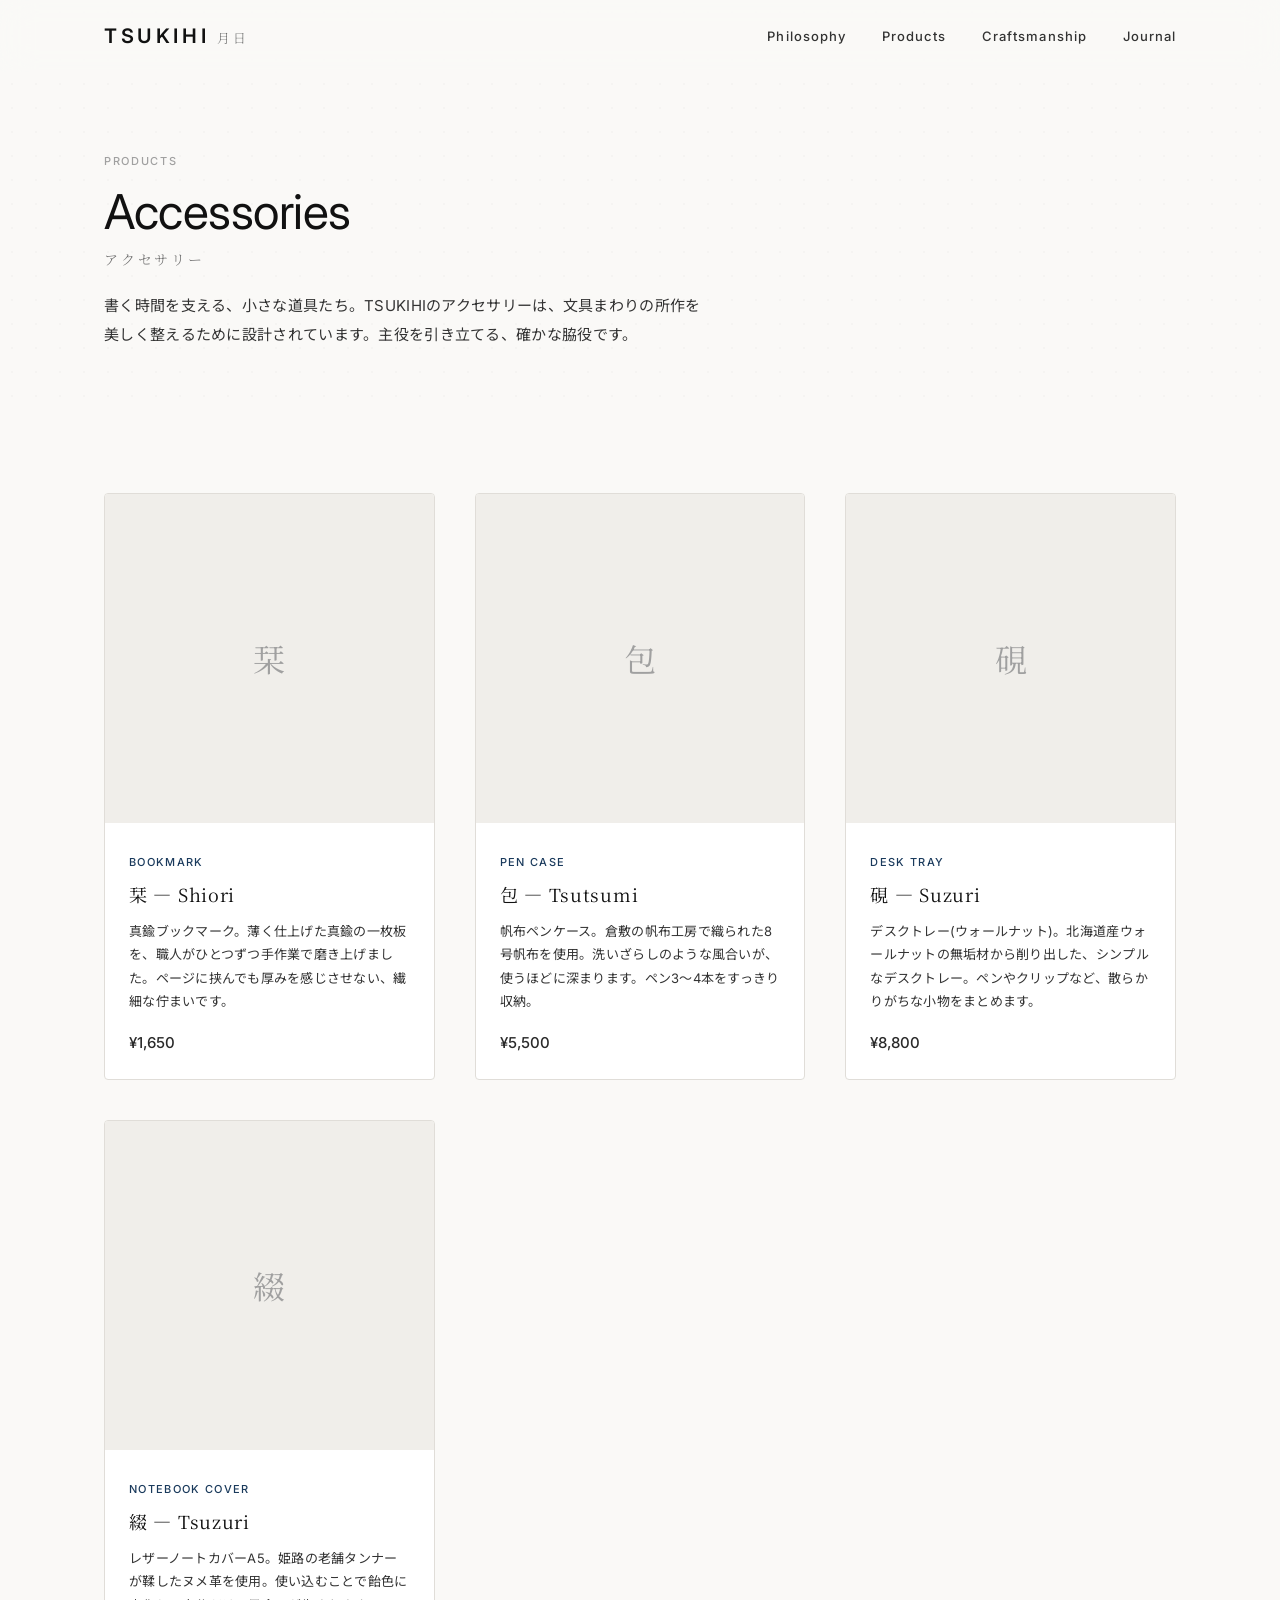
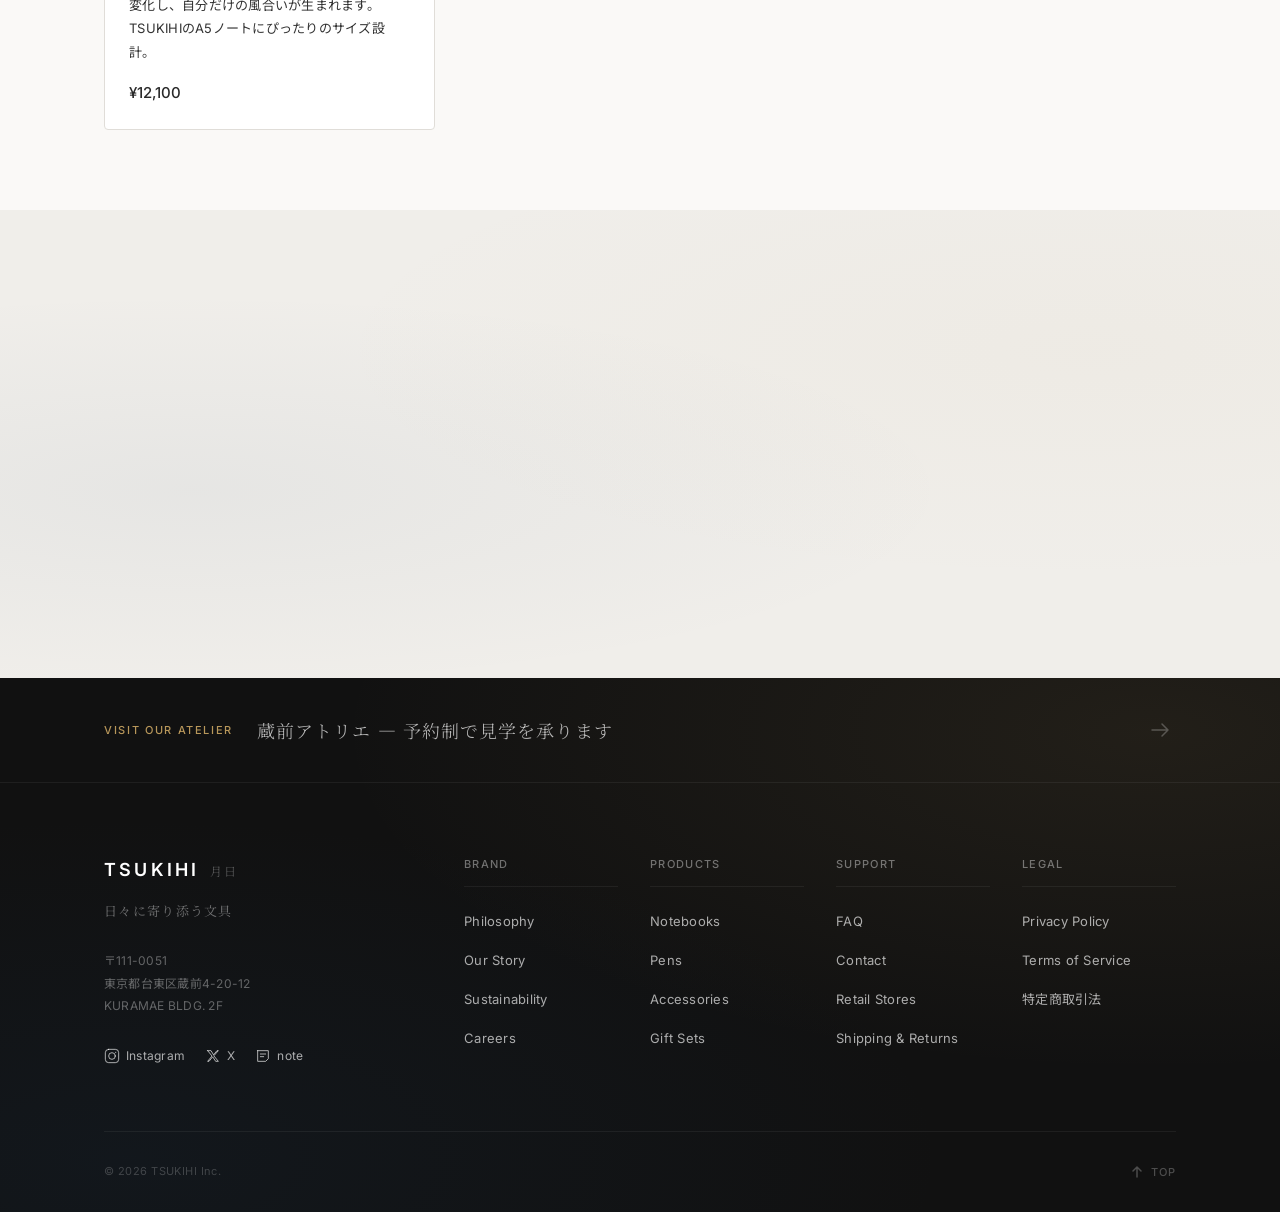
==== accessories.html @ 1254d38a "Initial commit: TSUKIHI LP site Co-Authored-By: Claude Opus 4.6 (1M context) <noreply@anthropic.com>" ====
<!DOCTYPE html>
<html lang="ja">
<head>
  <meta charset="UTF-8">
  <meta name="viewport" content="width=device-width, initial-scale=1.0">
  <title>Accessories — TSUKIHI 月日</title>
  <link rel="preconnect" href="https://fonts.googleapis.com">
  <link rel="preconnect" href="https://fonts.gstatic.com" crossorigin>
  <link href="https://fonts.googleapis.com/css2?family=Inter:wght@300;400;500;600&family=Noto+Sans+JP:wght@300;400;500;600&family=Noto+Serif+JP:wght@300;400;500&display=swap" rel="stylesheet">
  <link rel="icon" type="image/svg+xml" href="favicon.svg">
  <link rel="stylesheet" href="style.css">
</head>
<body>
  <header class="header" id="header">
    <div class="header__inner">
      <a href="index.html" class="header__logo">
        <span class="logo-mark">TSUKIHI</span>
        <span class="logo-sub">月日</span>
      </a>
      <nav class="header__nav" id="nav">
        <ul class="header__nav-list">
          <li><a href="index.html#philosophy">Philosophy</a></li>
          <li><a href="index.html#products">Products</a></li>
          <li><a href="index.html#craftsmanship">Craftsmanship</a></li>
          <li><a href="index.html#journal">Journal</a></li>
        </ul>
      </nav>
      <button class="header__menu-btn" id="menuBtn" aria-label="メニューを開く">
        <span></span>
        <span></span>
      </button>
    </div>
  </header>

  <main>
    <section class="page-hero">
      <div class="container">
        <p class="page-hero__eyebrow">Products</p>
        <h1 class="page-hero__title">Accessories</h1>
        <p class="page-hero__title-jp">アクセサリー</p>
        <p class="page-hero__desc">書く時間を支える、小さな道具たち。TSUKIHIのアクセサリーは、文具まわりの所作を美しく整えるために設計されています。主役を引き立てる、確かな脇役です。</p>
      </div>
    </section>

    <section class="page-section">
      <div class="container">
        <div class="product-grid">
          <div class="product-grid-card reveal">
            <div class="product-grid-card__image">栞</div>
            <div class="product-grid-card__body">
              <p class="product-grid-card__category">Bookmark</p>
              <h3 class="product-grid-card__name">栞 — Shiori</h3>
              <p class="product-grid-card__desc">真鍮ブックマーク。薄く仕上げた真鍮の一枚板を、職人がひとつずつ手作業で磨き上げました。ページに挟んでも厚みを感じさせない、繊細な佇まいです。</p>
              <p class="product-grid-card__price">&yen;1,650</p>
            </div>
          </div>

          <div class="product-grid-card reveal">
            <div class="product-grid-card__image">包</div>
            <div class="product-grid-card__body">
              <p class="product-grid-card__category">Pen Case</p>
              <h3 class="product-grid-card__name">包 — Tsutsumi</h3>
              <p class="product-grid-card__desc">帆布ペンケース。倉敷の帆布工房で織られた8号帆布を使用。洗いざらしのような風合いが、使うほどに深まります。ペン3〜4本をすっきり収納。</p>
              <p class="product-grid-card__price">&yen;5,500</p>
            </div>
          </div>

          <div class="product-grid-card reveal">
            <div class="product-grid-card__image">硯</div>
            <div class="product-grid-card__body">
              <p class="product-grid-card__category">Desk Tray</p>
              <h3 class="product-grid-card__name">硯 — Suzuri</h3>
              <p class="product-grid-card__desc">デスクトレー(ウォールナット)。北海道産ウォールナットの無垢材から削り出した、シンプルなデスクトレー。ペンやクリップなど、散らかりがちな小物をまとめます。</p>
              <p class="product-grid-card__price">&yen;8,800</p>
            </div>
          </div>

          <div class="product-grid-card reveal">
            <div class="product-grid-card__image">綴</div>
            <div class="product-grid-card__body">
              <p class="product-grid-card__category">Notebook Cover</p>
              <h3 class="product-grid-card__name">綴 — Tsuzuri</h3>
              <p class="product-grid-card__desc">レザーノートカバーA5。姫路の老舗タンナーが鞣したヌメ革を使用。使い込むことで飴色に変化し、自分だけの風合いが生まれます。TSUKIHIのA5ノートにぴったりのサイズ設計。</p>
              <p class="product-grid-card__price">&yen;12,100</p>
            </div>
          </div>
        </div>
      </div>
    </section>

    <section class="page-section page-section--alt">
      <div class="container">
        <h2 class="page-section__heading reveal">Materials &amp; Making</h2>
        <div class="page-text reveal">
          <p>TSUKIHIのアクセサリーに使われる素材は、すべて産地と作り手の顔が見えるものだけを選んでいます。真鍮は富山の鋳物工房から、帆布は倉敷の織元から、革は姫路のタンナーから。それぞれの土地で培われた技術と素材への誠実さが、製品の品質を支えています。</p>
          <p>経年変化を「劣化」ではなく「成長」と捉えること。それがTSUKIHIの素材選びの基本姿勢です。真鍮は酸化により深い色味を帯び、帆布は洗いをかけるたびにやわらかくなり、革は手の脂を吸って艶を増していく。使い手とともに時を重ねる道具であることを、素材の段階から設計しています。</p>
          <p>仕上げの工程では、機械では再現できない手仕事の痕跡を大切にしています。真鍮のヘアライン仕上げ、帆布の端始末、革のコバ磨き——こうした細部にこそ、道具としての品格が宿ると考えています。</p>
        </div>
      </div>
    </section>
  </main>

  <footer class="footer">
    <div class="footer__cta">
      <div class="container">
        <a href="contact.html" class="footer__cta-inner">
          <span class="footer__cta-label">Visit Our Atelier</span>
          <span class="footer__cta-title">蔵前アトリエ — 予約制で見学を承ります</span>
          <svg class="footer__cta-arrow" width="32" height="32" viewBox="0 0 32 32" fill="none" aria-hidden="true">
            <path d="M8 16h16M18 10l6 6-6 6" stroke="currentColor" stroke-width="1.5" stroke-linecap="round" stroke-linejoin="round"/>
          </svg>
        </a>
      </div>
    </div>
    <div class="container">
      <div class="footer__main">
        <div class="footer__brand">
          <div class="footer__brand-head">
            <span class="footer__logo">TSUKIHI</span>
            <span class="footer__logo-jp">月日</span>
          </div>
          <p class="footer__tagline">日々に寄り添う文具</p>
          <address class="footer__address">
            〒111-0051<br>
            東京都台東区蔵前4-20-12<br>
            KURAMAE BLDG. 2F
          </address>
          <div class="footer__social">
            <a href="#" class="footer__social-link">
              <svg width="16" height="16" viewBox="0 0 24 24" fill="none" stroke="currentColor" stroke-width="1.5" stroke-linecap="round" stroke-linejoin="round" aria-hidden="true">
                <rect x="2" y="2" width="20" height="20" rx="5"/>
                <circle cx="12" cy="12" r="5"/>
                <circle cx="17.5" cy="6.5" r="1" fill="currentColor" stroke="none"/>
              </svg>
              <span>Instagram</span>
            </a>
            <a href="#" class="footer__social-link">
              <svg width="16" height="16" viewBox="0 0 24 24" fill="none" stroke="currentColor" stroke-width="1.5" stroke-linecap="round" stroke-linejoin="round" aria-hidden="true">
                <path d="M4 4l6.5 8L4 20h2l5.5-6.8L16 20h4l-6.8-8.3L20 4h-2l-5.2 6.3L9 4H4z"/>
              </svg>
              <span>X</span>
            </a>
            <a href="#" class="footer__social-link">
              <svg width="16" height="16" viewBox="0 0 24 24" fill="none" stroke="currentColor" stroke-width="1.5" stroke-linecap="round" stroke-linejoin="round" aria-hidden="true">
                <path d="M4 4h16v12l-4 4H4V4z"/>
                <path d="M8 9h8M8 13h5"/>
              </svg>
              <span>note</span>
            </a>
          </div>
        </div>
        <nav class="footer__nav">
          <div class="footer__nav-group">
            <h4 class="footer__nav-heading">Brand</h4>
            <ul>
              <li><a href="index.html#philosophy">Philosophy</a></li>
              <li><a href="our-story.html">Our Story</a></li>
              <li><a href="sustainability.html">Sustainability</a></li>
              <li><a href="careers.html">Careers</a></li>
            </ul>
          </div>
          <div class="footer__nav-group">
            <h4 class="footer__nav-heading">Products</h4>
            <ul>
              <li><a href="index.html#products">Notebooks</a></li>
              <li><a href="pens.html">Pens</a></li>
              <li><a href="accessories.html">Accessories</a></li>
              <li><a href="gift-sets.html">Gift Sets</a></li>
            </ul>
          </div>
          <div class="footer__nav-group">
            <h4 class="footer__nav-heading">Support</h4>
            <ul>
              <li><a href="faq.html">FAQ</a></li>
              <li><a href="contact.html">Contact</a></li>
              <li><a href="retail-stores.html">Retail Stores</a></li>
              <li><a href="shipping.html">Shipping &amp; Returns</a></li>
            </ul>
          </div>
          <div class="footer__nav-group">
            <h4 class="footer__nav-heading">Legal</h4>
            <ul>
              <li><a href="privacy.html">Privacy Policy</a></li>
              <li><a href="terms.html">Terms of Service</a></li>
              <li><a href="tokushoho.html">特定商取引法</a></li>
            </ul>
          </div>
        </nav>
      </div>
      <div class="footer__bottom">
        <p class="footer__copyright">&copy; 2026 TSUKIHI Inc.</p>
        <button class="footer__totop" id="toTopBtn" aria-label="ページの先頭に戻る">
          <svg width="16" height="16" viewBox="0 0 16 16" fill="none" stroke="currentColor" stroke-width="1.5" stroke-linecap="round" stroke-linejoin="round">
            <path d="M8 13V3M4 7l4-4 4 4"/>
          </svg>
          <span>Top</span>
        </button>
      </div>
    </div>
  </footer>

  <script src="main.js"></script>
</body>
</html>
---- style.css ----
/* ============================================
   TSUKIHI — 月日  |  Landing Page Styles
   ============================================ */

/* --- Reset & Base --- */
*,
*::before,
*::after {
  margin: 0;
  padding: 0;
  box-sizing: border-box;
}

:root {
  --color-black: #111111;
  --color-charcoal: #2a2a2a;
  --color-dark: #333333;
  --color-mid: #6b6b6b;
  --color-light: #a0a0a0;
  --color-border: #e0ddd8;
  --color-bg: #faf9f7;
  --color-bg-alt: #f0eeea;
  --color-white: #ffffff;
  --color-accent: #1a3a5c;
  --color-accent-light: #2c5a8a;
  --color-gold: #b8975a;

  --font-sans: 'Inter', 'Noto Sans JP', sans-serif;
  --font-serif: 'Noto Serif JP', '游明朝体', 'Yu Mincho', serif;

  --container: 1120px;
  --gutter: 24px;
  --header-h: 72px;

  --ease-out: cubic-bezier(0.22, 1, 0.36, 1);
  --ease-in-out: cubic-bezier(0.65, 0, 0.35, 1);
}

html {
  font-size: 16px;
  scroll-behavior: smooth;
  -webkit-font-smoothing: antialiased;
  -moz-osx-font-smoothing: grayscale;
}

body {
  font-family: var(--font-sans);
  color: var(--color-black);
  background-color: var(--color-bg);
  line-height: 1.7;
  font-weight: 400;
  overflow-x: hidden;
}

img {
  display: block;
  max-width: 100%;
  height: auto;
}

a {
  color: inherit;
  text-decoration: none;
}

ul {
  list-style: none;
}

/* --- Container --- */
.container {
  max-width: var(--container);
  margin: 0 auto;
  padding: 0 var(--gutter);
}

/* --- Header --- */
.header {
  position: fixed;
  top: 0;
  left: 0;
  right: 0;
  z-index: 100;
  height: var(--header-h);
  background: rgba(250, 249, 247, 0.85);
  backdrop-filter: blur(16px);
  -webkit-backdrop-filter: blur(16px);
  border-bottom: 1px solid transparent;
  transition: border-color 0.4s var(--ease-out), background 0.4s var(--ease-out);
}

.header--scrolled {
  border-bottom-color: var(--color-border);
  background: rgba(250, 249, 247, 0.95);
}

.header__inner {
  max-width: var(--container);
  margin: 0 auto;
  padding: 0 var(--gutter);
  height: 100%;
  display: flex;
  align-items: center;
  justify-content: space-between;
}

.header__logo {
  display: flex;
  align-items: baseline;
  gap: 8px;
}

.logo-mark {
  font-family: var(--font-sans);
  font-weight: 600;
  font-size: 1.25rem;
  letter-spacing: 0.18em;
  color: var(--color-black);
}

.logo-sub {
  font-family: var(--font-serif);
  font-size: 0.8rem;
  font-weight: 300;
  color: var(--color-mid);
  letter-spacing: 0.2em;
}

.header__nav-list {
  display: flex;
  gap: 36px;
}

.header__nav-list a {
  font-size: 0.8125rem;
  font-weight: 500;
  letter-spacing: 0.08em;
  color: var(--color-dark);
  position: relative;
  padding: 12px 0;
  transition: color 0.3s var(--ease-out);
}

.header__nav-list a::after {
  content: '';
  position: absolute;
  bottom: -4px;
  left: 0;
  width: 0;
  height: 1px;
  background: var(--color-black);
  transition: width 0.4s var(--ease-out);
}

.header__nav-list a:hover {
  color: var(--color-black);
}

.header__nav-list a:hover::after {
  width: 100%;
}

/* Hamburger */
.header__menu-btn {
  display: none;
  flex-direction: column;
  gap: 6px;
  background: none;
  border: none;
  cursor: pointer;
  padding: 8px;
  z-index: 110;
}

.header__menu-btn span {
  display: block;
  width: 24px;
  height: 1.5px;
  background: var(--color-black);
  transition: transform 0.3s var(--ease-out), opacity 0.3s var(--ease-out);
}

.header__menu-btn.is-open span:first-child {
  transform: translateY(3.75px) rotate(45deg);
}

.header__menu-btn.is-open span:last-child {
  transform: translateY(-3.75px) rotate(-45deg);
}

/* --- Hero --- */
.hero {
  position: relative;
  width: 100%;
  height: 100vh;
  min-height: 600px;
  overflow: hidden;
}

.hero__image {
  position: absolute;
  inset: 0;
}

.hero__image img {
  width: 100%;
  height: 100%;
  object-fit: cover;
  object-position: center 40%;
}

.hero__image::after {
  content: '';
  position: absolute;
  inset: 0;
  background:
    linear-gradient(180deg, rgba(250, 249, 247, 0.3) 0%, transparent 30%),
    linear-gradient(180deg, transparent 50%, rgba(250, 249, 247, 0.95) 100%);
}

.hero__content {
  position: absolute;
  bottom: 0;
  left: 0;
  right: 0;
  padding: 0 var(--gutter) 80px;
  max-width: var(--container);
  margin: 0 auto;
}

.hero__eyebrow {
  font-size: 0.75rem;
  font-weight: 500;
  letter-spacing: 0.2em;
  color: var(--color-mid);
  margin-bottom: 20px;
  opacity: 0;
  transform: translateY(20px);
  animation: fadeUp 0.8s var(--ease-out) 0.4s forwards;
}

.hero__title {
  display: flex;
  flex-direction: column;
  gap: 8px;
}

.hero__title-jp {
  font-family: var(--font-serif);
  font-size: clamp(1.125rem, 2.5vw, 1.5rem);
  font-weight: 400;
  letter-spacing: 0.08em;
  color: var(--color-dark);
  opacity: 0;
  transform: translateY(20px);
  animation: fadeUp 0.8s var(--ease-out) 0.6s forwards;
}

.hero__title-en {
  font-family: var(--font-sans);
  font-size: clamp(2.5rem, 5.5vw, 4.5rem);
  font-weight: 300;
  line-height: 1.15;
  letter-spacing: -0.02em;
  color: var(--color-black);
  opacity: 0;
  transform: translateY(30px);
  animation: fadeUp 1s var(--ease-out) 0.8s forwards;
}

.hero__scroll {
  position: absolute;
  right: var(--gutter);
  bottom: 80px;
  display: flex;
  flex-direction: column;
  align-items: center;
  gap: 12px;
  opacity: 0;
  animation: fadeUp 0.8s var(--ease-out) 1.4s forwards;
}

.hero__scroll-line {
  width: 1px;
  height: 48px;
  background: var(--color-light);
  position: relative;
  overflow: hidden;
}

.hero__scroll-line::after {
  content: '';
  position: absolute;
  top: -100%;
  left: 0;
  width: 100%;
  height: 100%;
  background: var(--color-black);
  animation: scrollLine 2s var(--ease-in-out) infinite;
}

.hero__scroll-text {
  font-size: 0.625rem;
  font-weight: 500;
  letter-spacing: 0.15em;
  text-transform: uppercase;
  color: var(--color-light);
}

/* --- Section Common --- */
.section {
  padding: 120px 0;
  position: relative;
}

.section__header {
  margin-bottom: 64px;
}

.section__number {
  display: block;
  font-size: 0.6875rem;
  font-weight: 500;
  letter-spacing: 0.15em;
  color: var(--color-light);
  margin-bottom: 12px;
}

.section__title {
  font-family: var(--font-sans);
  font-size: clamp(2rem, 4vw, 3rem);
  font-weight: 400;
  letter-spacing: -0.01em;
  line-height: 1.2;
  color: var(--color-black);
}

.section__title-jp {
  font-family: var(--font-serif);
  font-size: 0.875rem;
  font-weight: 400;
  letter-spacing: 0.06em;
  color: var(--color-mid);
  margin-top: 8px;
}

/* --- Philosophy --- */
.section--philosophy {
  background-color: var(--color-bg);
  background-image:
    radial-gradient(circle, rgba(0,0,0,0.04) 1px, transparent 1px);
  background-size: 24px 24px;
}

.philosophy__grid {
  display: grid;
  grid-template-columns: 5fr 7fr;
  gap: 64px;
  align-items: center;
}

.philosophy__lead {
  font-family: var(--font-serif);
  font-size: clamp(1.125rem, 2vw, 1.5rem);
  font-weight: 400;
  line-height: 2;
  letter-spacing: 0.06em;
  color: var(--color-charcoal);
  margin-bottom: 32px;
}

.philosophy__body {
  font-size: 0.9375rem;
  line-height: 2;
  color: var(--color-dark);
  letter-spacing: 0.02em;
}

.philosophy__image {
  position: relative;
  border-radius: 4px;
  overflow: hidden;
}

.philosophy__image::before {
  content: '';
  position: absolute;
  inset: 0;
  border: 1px solid rgba(0,0,0,0.06);
  border-radius: 4px;
  z-index: 1;
  pointer-events: none;
}

.philosophy__image img {
  width: 100%;
  aspect-ratio: 4/3;
  object-fit: cover;
  transition: transform 0.8s var(--ease-out);
}

.philosophy__image:hover img {
  transform: scale(1.03);
  filter: brightness(1.03);
}

/* --- Products --- */
.section--products {
  padding: 100px 0;
  background:
    radial-gradient(ellipse at 15% 60%, rgba(26,58,92,0.08) 0%, transparent 50%),
    radial-gradient(ellipse at 85% 30%, rgba(184,151,90,0.08) 0%, transparent 50%),
    var(--color-bg-alt);
}

.products__showcase {
  display: grid;
  grid-template-columns: 1fr 1fr;
  gap: 64px;
  align-items: start;
}

.products__image {
  position: relative;
  border-radius: 4px;
  overflow: hidden;
  background: var(--color-charcoal);
}

.products__image img {
  width: 100%;
  aspect-ratio: 1/1;
  object-fit: cover;
  transition: transform 0.8s var(--ease-out);
}

.products__image:hover img {
  transform: scale(1.03);
  filter: brightness(1.03);
}

.products__list {
  display: flex;
  flex-direction: column;
  gap: 0;
}

.product-card {
  padding: 32px 16px;
  border-bottom: 1px solid var(--color-border);
  transition: background 0.3s var(--ease-out);
}

.product-card:hover {
  background: rgba(0,0,0,0.015);
}

.product-card:first-child {
  border-top: 1px solid var(--color-border);
}

.product-card__category {
  display: inline-block;
  font-size: 0.6875rem;
  font-weight: 500;
  letter-spacing: 0.12em;
  text-transform: uppercase;
  color: var(--color-accent);
  margin-bottom: 8px;
}

.product-card__name {
  font-family: var(--font-serif);
  font-size: 1.25rem;
  font-weight: 400;
  letter-spacing: 0.04em;
  margin-bottom: 12px;
  color: var(--color-black);
}

.product-card__desc {
  font-size: 0.875rem;
  line-height: 1.85;
  color: var(--color-dark);
  margin-bottom: 16px;
  letter-spacing: 0.02em;
}

.product-card__foot {
  display: flex;
  align-items: center;
  justify-content: space-between;
}

.product-card__price {
  font-family: var(--font-sans);
  font-size: 0.9375rem;
  font-weight: 500;
  letter-spacing: 0.04em;
  color: var(--color-charcoal);
}

.product-card__link {
  font-size: 0.75rem;
  font-weight: 500;
  letter-spacing: 0.06em;
  color: var(--color-accent);
  position: relative;
  transition: color 0.3s var(--ease-out);
}

.product-card__link::after {
  content: '';
  position: absolute;
  bottom: -2px;
  left: 0;
  width: 0;
  height: 1px;
  background: var(--color-gold);
  transition: width 0.4s var(--ease-out);
}

.product-card__link:hover {
  color: var(--color-black);
}

.product-card__link:hover::after {
  width: 100%;
}

/* --- Craftsmanship --- */
.section--craft {
  padding: 140px 0;
  background-color: var(--color-charcoal);
  color: var(--color-white);
  background-image:
    linear-gradient(rgba(255,255,255,0.03) 1px, transparent 1px),
    linear-gradient(90deg, rgba(255,255,255,0.03) 1px, transparent 1px);
  background-size: 48px 48px;
}

.section--craft .section__number {
  color: rgba(255,255,255,0.3);
}

.section--craft .section__title {
  color: var(--color-white);
}

.section--craft .section__title-jp {
  color: rgba(255,255,255,0.5);
}

.craft__grid {
  display: grid;
  grid-template-columns: repeat(3, 1fr);
  gap: 48px;
}

.craft__item {
  padding: 40px 0;
  border-top: 1px solid rgba(255,255,255,0.12);
}

.craft__item-number {
  font-size: 0.75rem;
  font-weight: 500;
  letter-spacing: 0.1em;
  color: var(--color-gold);
  margin-bottom: 20px;
}

.craft__item-title {
  font-family: var(--font-serif);
  font-size: 1.25rem;
  font-weight: 400;
  margin-bottom: 16px;
  letter-spacing: 0.08em;
}

.craft__item-text {
  font-size: 0.875rem;
  line-height: 1.9;
  color: rgba(255,255,255,0.7);
  letter-spacing: 0.02em;
}

/* --- Journal --- */
.section--journal {
  padding: 80px 0;
  background-color: var(--color-bg);
}

.journal__list {
  border-top: 1px solid var(--color-border);
}

.journal__item {
  display: grid;
  grid-template-columns: 100px auto 1fr;
  gap: 20px;
  align-items: baseline;
  padding: 24px 0;
  border-bottom: 1px solid var(--color-border);
  cursor: pointer;
  transition: background 0.3s var(--ease-out);
}

.journal__item:hover {
  background: rgba(0,0,0,0.015);
}

.journal__date {
  font-size: 0.8125rem;
  font-weight: 400;
  color: var(--color-light);
  letter-spacing: 0.02em;
  white-space: nowrap;
}

.journal__tag {
  display: inline-block;
  font-size: 0.6875rem;
  font-weight: 500;
  padding: 3px 10px;
  border: 1px solid var(--color-border);
  border-radius: 2px;
  color: var(--color-mid);
  letter-spacing: 0.04em;
  white-space: nowrap;
}

.journal__item-title {
  font-size: 0.9375rem;
  font-weight: 400;
  line-height: 1.6;
  color: var(--color-charcoal);
  letter-spacing: 0.02em;
}

/* --- Newsletter --- */
.section--newsletter {
  padding: 100px 0;
  background:
    radial-gradient(ellipse at 30% 50%, rgba(184,151,90,0.1) 0%, transparent 50%),
    radial-gradient(ellipse at 70% 50%, rgba(26,58,92,0.08) 0%, transparent 50%),
    var(--color-bg-alt);
}

.newsletter {
  max-width: 520px;
  margin: 0 auto;
  text-align: center;
}

.newsletter__title {
  font-family: var(--font-serif);
  font-size: 1.5rem;
  font-weight: 400;
  letter-spacing: 0.06em;
  margin-bottom: 12px;
}

.newsletter__text {
  font-size: 0.875rem;
  color: var(--color-dark);
  margin-bottom: 32px;
  letter-spacing: 0.02em;
}

.newsletter__form {
  display: flex;
  gap: 0;
  border: 1px solid var(--color-border);
  border-radius: 4px;
  overflow: hidden;
  background: var(--color-white);
  transition: border-color 0.3s var(--ease-out);
}

.newsletter__form:focus-within {
  border-color: var(--color-accent);
}

.newsletter__input {
  flex: 1;
  border: none;
  padding: 14px 20px;
  font-family: var(--font-sans);
  font-size: 0.875rem;
  color: var(--color-black);
  background: transparent;
  letter-spacing: 0.02em;
}

.newsletter__input::placeholder {
  color: var(--color-light);
}

.newsletter__btn {
  padding: 14px 28px;
  background: var(--color-black);
  color: var(--color-white);
  border: none;
  font-family: var(--font-sans);
  font-size: 0.8125rem;
  font-weight: 500;
  letter-spacing: 0.08em;
  cursor: pointer;
  transition: background 0.3s var(--ease-out);
  white-space: nowrap;
}

.newsletter__btn:hover {
  background: var(--color-charcoal);
}

.newsletter__btn:active {
  transform: scale(0.98);
  transition: transform 0.1s ease-out;
}

/* --- Footer --- */
.footer {
  background: var(--color-black);
  color: rgba(255,255,255,0.65);
  background-image:
    radial-gradient(ellipse at 10% 90%, rgba(26,58,92,0.15) 0%, transparent 50%),
    radial-gradient(ellipse at 90% 10%, rgba(184,151,90,0.1) 0%, transparent 50%);
}

/* CTA Banner */
.footer__cta {
  border-bottom: 1px solid rgba(255,255,255,0.06);
}

.footer__cta-inner {
  display: flex;
  align-items: center;
  gap: 24px;
  padding: 36px 0;
  transition: gap 0.5s var(--ease-out);
}

.footer__cta-inner:hover {
  gap: 32px;
}

.footer__cta-label {
  flex-shrink: 0;
  font-size: 0.6875rem;
  font-weight: 500;
  letter-spacing: 0.15em;
  text-transform: uppercase;
  color: var(--color-gold);
}

.footer__cta-title {
  font-family: var(--font-serif);
  font-size: clamp(0.875rem, 1.5vw, 1.125rem);
  font-weight: 300;
  letter-spacing: 0.06em;
  color: rgba(255,255,255,0.7);
  transition: color 0.4s var(--ease-out);
}

.footer__cta-inner:hover .footer__cta-title {
  color: var(--color-white);
}

.footer__cta-arrow {
  flex-shrink: 0;
  margin-left: auto;
  color: rgba(255,255,255,0.25);
  transition: color 0.4s var(--ease-out), transform 0.4s var(--ease-out);
}

.footer__cta-inner:hover .footer__cta-arrow {
  color: var(--color-gold);
  transform: translateX(4px);
}

/* Main */
.footer__main {
  display: grid;
  grid-template-columns: 280px 1fr;
  gap: 80px;
  padding: 72px 0 64px;
}

.footer__brand-head {
  display: flex;
  align-items: baseline;
  gap: 10px;
  margin-bottom: 14px;
}

.footer__logo {
  font-family: var(--font-sans);
  font-weight: 600;
  font-size: 1.125rem;
  letter-spacing: 0.18em;
  color: var(--color-white);
}

.footer__logo-jp {
  font-family: var(--font-serif);
  font-size: 0.75rem;
  font-weight: 300;
  letter-spacing: 0.2em;
  color: rgba(255,255,255,0.35);
}

.footer__tagline {
  font-family: var(--font-serif);
  font-size: 0.8125rem;
  letter-spacing: 0.1em;
  color: rgba(255,255,255,0.4);
  margin-bottom: 28px;
}

.footer__address {
  font-style: normal;
  font-size: 0.75rem;
  line-height: 1.9;
  letter-spacing: 0.02em;
  color: rgba(255,255,255,0.35);
  margin-bottom: 28px;
}

.footer__social {
  display: flex;
  gap: 20px;
}

.footer__social-link {
  display: flex;
  align-items: center;
  gap: 6px;
  font-size: 0.75rem;
  letter-spacing: 0.02em;
  color: rgba(255,255,255,0.65);
  transition: color 0.3s var(--ease-out);
}

.footer__social-link:hover {
  color: rgba(255,255,255,0.8);
}

/* Nav */
.footer__nav {
  display: grid;
  grid-template-columns: repeat(4, 1fr);
  gap: 32px;
}

.footer__nav-heading {
  font-size: 0.6875rem;
  font-weight: 500;
  letter-spacing: 0.12em;
  text-transform: uppercase;
  color: rgba(255,255,255,0.4);
  margin-bottom: 20px;
  padding-bottom: 12px;
  border-bottom: 1px solid rgba(255,255,255,0.06);
}

.footer__nav ul li {
  margin-bottom: 12px;
}

.footer__nav a {
  font-size: 0.8125rem;
  color: rgba(255,255,255,0.65);
  letter-spacing: 0.02em;
  transition: color 0.3s var(--ease-out);
  position: relative;
}

.footer__nav a::after {
  content: '';
  position: absolute;
  bottom: -2px;
  left: 0;
  width: 0;
  height: 1px;
  background: var(--color-gold);
  transition: width 0.4s var(--ease-out);
}

.footer__nav a:hover {
  color: rgba(255,255,255,0.9);
}

.footer__nav a:hover::after {
  width: 100%;
}

/* Bottom */
.footer__bottom {
  display: flex;
  align-items: center;
  justify-content: space-between;
  padding: 24px 0;
  border-top: 1px solid rgba(255,255,255,0.06);
}

.footer__copyright {
  font-size: 0.6875rem;
  letter-spacing: 0.04em;
  color: rgba(255,255,255,0.2);
}

.footer__totop {
  display: flex;
  align-items: center;
  gap: 6px;
  background: none;
  border: none;
  cursor: pointer;
  font-family: var(--font-sans);
  font-size: 0.6875rem;
  font-weight: 500;
  letter-spacing: 0.1em;
  text-transform: uppercase;
  color: rgba(255,255,255,0.25);
  padding: 8px 0;
  transition: color 0.3s var(--ease-out);
}

.footer__totop:hover {
  color: rgba(255,255,255,0.6);
}

.footer__totop svg {
  transition: transform 0.3s var(--ease-out);
}

.footer__totop:hover svg {
  transform: translateY(-2px);
}

/* --- Subpage Common --- */
.page-hero {
  padding: calc(var(--header-h) + 80px) 0 64px;
  background-color: var(--color-bg);
  background-image:
    radial-gradient(circle, rgba(0,0,0,0.02) 1px, transparent 1px);
  background-size: 24px 24px;
}

.page-hero__eyebrow {
  font-size: 0.6875rem;
  font-weight: 500;
  letter-spacing: 0.15em;
  text-transform: uppercase;
  color: var(--color-light);
  margin-bottom: 12px;
}

.page-hero__title {
  font-family: var(--font-sans);
  font-size: clamp(2rem, 4vw, 3rem);
  font-weight: 400;
  letter-spacing: -0.01em;
  line-height: 1.2;
  color: var(--color-black);
}

.page-hero__title-jp {
  display: block;
  font-family: var(--font-serif);
  font-size: 0.875rem;
  font-weight: 300;
  letter-spacing: 0.2em;
  color: var(--color-mid);
  margin-top: 8px;
}

.page-hero__desc {
  margin-top: 20px;
  font-size: 0.9375rem;
  line-height: 1.9;
  color: var(--color-dark);
  max-width: 600px;
  letter-spacing: 0.02em;
}

/* Subpage sections */
.page-section {
  padding: 80px 0;
}

.page-section--alt {
  background:
    radial-gradient(ellipse at 15% 60%, rgba(44,74,110,0.05) 0%, transparent 50%),
    radial-gradient(ellipse at 85% 30%, rgba(184,151,90,0.04) 0%, transparent 50%),
    var(--color-bg-alt);
}

.page-section--dark {
  background-color: var(--color-charcoal);
  color: var(--color-white);
  background-image:
    linear-gradient(rgba(255,255,255,0.02) 1px, transparent 1px),
    linear-gradient(90deg, rgba(255,255,255,0.02) 1px, transparent 1px);
  background-size: 48px 48px;
}

.page-section__heading {
  font-family: var(--font-sans);
  font-size: clamp(1.25rem, 2.5vw, 1.75rem);
  font-weight: 400;
  letter-spacing: 0.02em;
  margin-bottom: 32px;
  color: var(--color-black);
}

.page-section--dark .page-section__heading {
  color: var(--color-white);
}

/* Two-column layout */
.page-grid {
  display: grid;
  grid-template-columns: 1fr 1fr;
  gap: 64px;
  align-items: start;
}

.page-text {
  font-size: 0.9375rem;
  line-height: 2;
  color: var(--color-dark);
  letter-spacing: 0.02em;
}

.page-text p + p {
  margin-top: 24px;
}

.page-section--dark .page-text {
  color: rgba(255,255,255,0.7);
}

/* Product cards (subpage grid) */
.product-grid {
  display: grid;
  grid-template-columns: repeat(3, 1fr);
  gap: 40px;
}

.product-grid-card {
  border: 1px solid var(--color-border);
  border-radius: 4px;
  overflow: hidden;
  background: var(--color-white);
  transition: box-shadow 0.4s var(--ease-out);
}

.product-grid-card:hover {
  box-shadow:
    0 1px 2px rgba(0,0,0,0.04),
    0 4px 12px rgba(0,0,0,0.06),
    0 12px 32px rgba(0,0,0,0.08);
}

.product-grid-card__image {
  aspect-ratio: 1/1;
  background: var(--color-bg-alt);
  display: flex;
  align-items: center;
  justify-content: center;
  font-family: var(--font-serif);
  font-size: 2rem;
  color: var(--color-light);
}

.product-grid-card__body {
  padding: 24px;
}

.product-grid-card__category {
  display: inline-block;
  font-size: 0.6875rem;
  font-weight: 500;
  letter-spacing: 0.12em;
  text-transform: uppercase;
  color: var(--color-accent);
  margin-bottom: 8px;
}

.product-grid-card__name {
  font-family: var(--font-serif);
  font-size: 1.125rem;
  font-weight: 400;
  letter-spacing: 0.04em;
  margin-bottom: 10px;
}

.product-grid-card__desc {
  font-size: 0.8125rem;
  line-height: 1.8;
  color: var(--color-dark);
  margin-bottom: 16px;
  letter-spacing: 0.02em;
}

.product-grid-card__price {
  font-family: var(--font-sans);
  font-size: 0.9375rem;
  font-weight: 500;
  color: var(--color-charcoal);
}

/* FAQ accordion */
.faq-list {
  border-top: 1px solid var(--color-border);
}

.faq-item {
  border-bottom: 1px solid var(--color-border);
}

.faq-item__question {
  display: flex;
  justify-content: space-between;
  align-items: center;
  width: 100%;
  padding: 24px 0;
  background: none;
  border: none;
  cursor: pointer;
  font-family: var(--font-sans);
  font-size: 0.9375rem;
  font-weight: 500;
  color: var(--color-charcoal);
  letter-spacing: 0.02em;
  text-align: left;
  line-height: 1.6;
}

.faq-item__icon {
  flex-shrink: 0;
  width: 24px;
  height: 24px;
  margin-left: 16px;
  color: var(--color-light);
  transition: transform 0.3s var(--ease-out);
}

.faq-item.is-open .faq-item__icon {
  transform: rotate(45deg);
}

.faq-item__answer {
  max-height: 0;
  overflow: hidden;
  transition: max-height 0.4s var(--ease-out);
}

.faq-item__answer-inner {
  padding: 0 0 24px;
  font-size: 0.875rem;
  line-height: 1.9;
  color: var(--color-dark);
  letter-spacing: 0.02em;
}

/* Contact form */
.contact-grid {
  display: grid;
  grid-template-columns: 1fr 1fr;
  gap: 64px;
  align-items: start;
}

.contact-info {
  font-size: 0.875rem;
  line-height: 2;
  color: var(--color-dark);
}

.contact-info dt {
  font-weight: 500;
  color: var(--color-charcoal);
  margin-top: 24px;
  font-size: 0.75rem;
  letter-spacing: 0.1em;
  text-transform: uppercase;
}

.contact-info dt:first-child {
  margin-top: 0;
}

.contact-info dd {
  margin-top: 4px;
}

.form-group {
  margin-bottom: 24px;
}

.form-label {
  display: block;
  font-size: 0.75rem;
  font-weight: 500;
  letter-spacing: 0.08em;
  color: var(--color-charcoal);
  margin-bottom: 8px;
}

.form-input,
.form-textarea,
.form-select {
  width: 100%;
  padding: 12px 16px;
  border: 1px solid var(--color-border);
  border-radius: 4px;
  font-family: var(--font-sans);
  font-size: 0.875rem;
  color: var(--color-black);
  background: var(--color-white);
  transition: border-color 0.3s var(--ease-out);
  letter-spacing: 0.02em;
}

.form-input:focus,
.form-textarea:focus,
.form-select:focus {
  outline: 2px solid var(--color-accent);
  outline-offset: 2px;
  border-color: var(--color-accent);
}

.form-textarea {
  resize: vertical;
  min-height: 140px;
}

.form-btn {
  display: inline-block;
  padding: 14px 40px;
  background: var(--color-black);
  color: var(--color-white);
  border: none;
  border-radius: 4px;
  font-family: var(--font-sans);
  font-size: 0.8125rem;
  font-weight: 500;
  letter-spacing: 0.08em;
  cursor: pointer;
  transition: background 0.3s var(--ease-out);
}

.form-btn:hover {
  background: var(--color-charcoal);
}

.form-btn:active {
  transform: scale(0.98);
  transition: transform 0.1s ease-out;
}

/* Store cards */
.store-grid {
  display: grid;
  grid-template-columns: repeat(2, 1fr);
  gap: 40px;
}

.store-card {
  padding: 32px;
  border: 1px solid var(--color-border);
  border-radius: 4px;
  background: var(--color-white);
}

.store-card__name {
  font-family: var(--font-serif);
  font-size: 1.125rem;
  font-weight: 400;
  letter-spacing: 0.06em;
  margin-bottom: 4px;
}

.store-card__name-en {
  font-family: var(--font-sans);
  font-size: 0.75rem;
  font-weight: 400;
  letter-spacing: 0.06em;
  color: var(--color-light);
  margin-bottom: 16px;
}

.store-card__detail {
  font-size: 0.8125rem;
  line-height: 1.9;
  color: var(--color-dark);
  letter-spacing: 0.02em;
}

.store-card__detail dt {
  font-weight: 500;
  color: var(--color-charcoal);
  margin-top: 12px;
  font-size: 0.6875rem;
  letter-spacing: 0.1em;
  text-transform: uppercase;
}

.store-card__detail dt:first-child {
  margin-top: 0;
}

.store-card__detail dd {
  margin-top: 2px;
}

/* Job cards */
.job-list {
  border-top: 1px solid var(--color-border);
}

.job-card {
  display: grid;
  grid-template-columns: 1fr auto;
  gap: 24px;
  align-items: start;
  padding: 32px 0;
  border-bottom: 1px solid var(--color-border);
}

.job-card__title {
  font-size: 1rem;
  font-weight: 500;
  color: var(--color-charcoal);
  margin-bottom: 8px;
  letter-spacing: 0.02em;
}

.job-card__meta {
  font-size: 0.8125rem;
  color: var(--color-mid);
  letter-spacing: 0.02em;
}

.job-card__tag {
  display: inline-block;
  font-size: 0.6875rem;
  font-weight: 500;
  padding: 4px 12px;
  border: 1px solid var(--color-border);
  border-radius: 2px;
  color: var(--color-accent);
  letter-spacing: 0.04em;
  white-space: nowrap;
}

/* Legal pages */
.legal-content {
  max-width: 760px;
}

.legal-content h3 {
  font-size: 1rem;
  font-weight: 500;
  color: var(--color-charcoal);
  margin: 40px 0 16px;
  letter-spacing: 0.02em;
}

.legal-content h3:first-child {
  margin-top: 0;
}

.legal-content p {
  font-size: 0.875rem;
  line-height: 2;
  color: var(--color-dark);
  margin-bottom: 16px;
  letter-spacing: 0.02em;
}

.legal-content ul {
  padding-left: 1.5em;
  list-style: disc;
  margin-bottom: 16px;
}

.legal-content li {
  font-size: 0.875rem;
  line-height: 2;
  color: var(--color-dark);
  letter-spacing: 0.02em;
}

/* Shipping table */
.shipping-table {
  width: 100%;
  border-collapse: collapse;
  margin-bottom: 32px;
}

.shipping-table th,
.shipping-table td {
  padding: 14px 16px;
  text-align: left;
  font-size: 0.875rem;
  border-bottom: 1px solid var(--color-border);
  letter-spacing: 0.02em;
}

.shipping-table th {
  font-weight: 500;
  color: var(--color-charcoal);
  font-size: 0.75rem;
  letter-spacing: 0.08em;
  text-transform: uppercase;
}

.shipping-table td {
  color: var(--color-dark);
}

/* Timeline */
.timeline {
  position: relative;
  padding-left: 32px;
}

.timeline::before {
  content: '';
  position: absolute;
  top: 8px;
  left: 0;
  width: 1px;
  height: calc(100% - 16px);
  background: var(--color-border);
}

.timeline__item {
  position: relative;
  padding-bottom: 40px;
}

.timeline__item:last-child {
  padding-bottom: 0;
}

.timeline__item::before {
  content: '';
  position: absolute;
  left: -36px;
  top: 8px;
  width: 9px;
  height: 9px;
  border-radius: 50%;
  background: var(--color-gold);
}

.timeline__year {
  font-size: 0.75rem;
  font-weight: 500;
  letter-spacing: 0.1em;
  color: var(--color-gold);
  margin-bottom: 8px;
}

.timeline__text {
  font-size: 0.9375rem;
  line-height: 1.9;
  color: var(--color-dark);
  letter-spacing: 0.02em;
}

/* Value items (sustainability) */
.value-grid {
  display: grid;
  grid-template-columns: repeat(3, 1fr);
  gap: 40px;
}

.value-item {
  padding-top: 24px;
  border-top: 1px solid var(--color-border);
}

.value-item__number {
  font-size: 0.75rem;
  font-weight: 500;
  letter-spacing: 0.1em;
  color: var(--color-gold);
  margin-bottom: 16px;
}

.value-item__title {
  font-family: var(--font-serif);
  font-size: 1.125rem;
  font-weight: 400;
  margin-bottom: 12px;
  letter-spacing: 0.06em;
}

.value-item__text {
  font-size: 0.875rem;
  line-height: 1.9;
  color: var(--color-dark);
  letter-spacing: 0.02em;
}

/* Responsive for subpages */
@media (max-width: 920px) {
  .page-grid {
    grid-template-columns: 1fr;
    gap: 40px;
  }

  .product-grid {
    grid-template-columns: repeat(2, 1fr);
    gap: 24px;
  }

  .contact-grid {
    grid-template-columns: 1fr;
    gap: 40px;
  }

  .store-grid {
    grid-template-columns: 1fr;
    gap: 24px;
  }

  .value-grid {
    grid-template-columns: 1fr;
    gap: 0;
  }

  .value-item {
    padding: 24px 0;
    border-top: none;
    border-bottom: 1px solid var(--color-border);
  }
}

@media (max-width: 600px) {
  .product-grid {
    grid-template-columns: 1fr;
  }

  .job-card {
    grid-template-columns: 1fr;
    gap: 12px;
  }
}

/* --- Animations --- */
@keyframes fadeUp {
  to {
    opacity: 1;
    transform: translateY(0);
  }
}

@keyframes scrollLine {
  0%   { top: -100%; }
  50%  { top: 0; }
  100% { top: 100%; }
}

/* Scroll reveal */
.reveal {
  opacity: 0;
  transform: translateY(32px);
  transition: opacity 0.8s var(--ease-out), transform 0.8s var(--ease-out);
}

.reveal--light {
  opacity: 0;
  transform: translateY(20px);
  transition: opacity 0.6s var(--ease-out), transform 0.6s var(--ease-out);
}

.reveal--slide-left {
  opacity: 0;
  transform: translateX(-24px);
  transition: opacity 0.8s var(--ease-out), transform 0.8s var(--ease-out);
}

.reveal--slow {
  opacity: 0;
  transform: translateY(40px);
  transition: opacity 1s var(--ease-out), transform 1s var(--ease-out);
}

.reveal.is-visible,
.reveal--light.is-visible,
.reveal--slide-left.is-visible,
.reveal--slow.is-visible {
  opacity: 1;
  transform: translate(0);
}

/* --- Focus visible --- */
:focus-visible {
  outline: 2px solid var(--color-accent);
  outline-offset: 2px;
}

.header__nav-list a:focus-visible,
.product-card__link:focus-visible,
.footer__nav a:focus-visible,
.footer__social-link:focus-visible {
  outline: 2px solid var(--color-accent);
  outline-offset: 4px;
  border-radius: 2px;
}

.newsletter__btn:focus-visible,
.form-btn:focus-visible,
.footer__totop:focus-visible {
  outline: 2px solid var(--color-gold);
  outline-offset: 2px;
}

/* --- Responsive --- */
@media (max-width: 920px) {
  :root {
    --header-h: 60px;
  }

  .header__nav {
    position: fixed;
    inset: 0;
    background: rgba(250, 249, 247, 0.98);
    backdrop-filter: blur(20px);
    -webkit-backdrop-filter: blur(20px);
    display: flex;
    align-items: center;
    justify-content: center;
    opacity: 0;
    pointer-events: none;
    transition: opacity 0.4s var(--ease-out);
    z-index: 105;
  }

  .header__nav.is-open {
    opacity: 1;
    pointer-events: auto;
  }

  .header__nav-list {
    flex-direction: column;
    gap: 32px;
    text-align: center;
  }

  .header__nav-list a {
    font-size: 1.25rem;
    letter-spacing: 0.12em;
  }

  .header__menu-btn {
    display: flex;
  }

  .hero__content {
    padding-bottom: 60px;
  }

  .hero__scroll {
    display: none;
  }

  .philosophy__grid {
    grid-template-columns: 1fr;
    gap: 40px;
  }

  .philosophy__image {
    order: -1;
  }

  .products__showcase {
    grid-template-columns: 1fr;
    gap: 40px;
  }

  .craft__grid {
    grid-template-columns: 1fr;
    gap: 0;
  }

  .craft__item {
    padding: 32px 0;
  }

  .journal__item {
    grid-template-columns: 80px auto 1fr;
    gap: 12px;
  }

  .footer__main {
    grid-template-columns: 1fr;
    gap: 48px;
  }

  .footer__nav {
    grid-template-columns: repeat(2, 1fr);
    gap: 32px;
  }

  .footer__cta-inner {
    flex-wrap: wrap;
    gap: 12px;
  }

  .footer__cta-arrow {
    display: none;
  }
}

@media (max-width: 600px) {
  .section {
    padding: 80px 0;
  }

  .section__header {
    margin-bottom: 40px;
  }

  .journal__item {
    grid-template-columns: 1fr;
    gap: 8px;
  }

  .journal__date {
    font-size: 0.75rem;
  }

  .journal__tag {
    justify-self: start;
  }

  .newsletter__form {
    flex-direction: column;
  }

  .newsletter__btn {
    padding: 16px;
  }

  .footer__nav {
    grid-template-columns: 1fr 1fr;
    gap: 24px;
  }
}
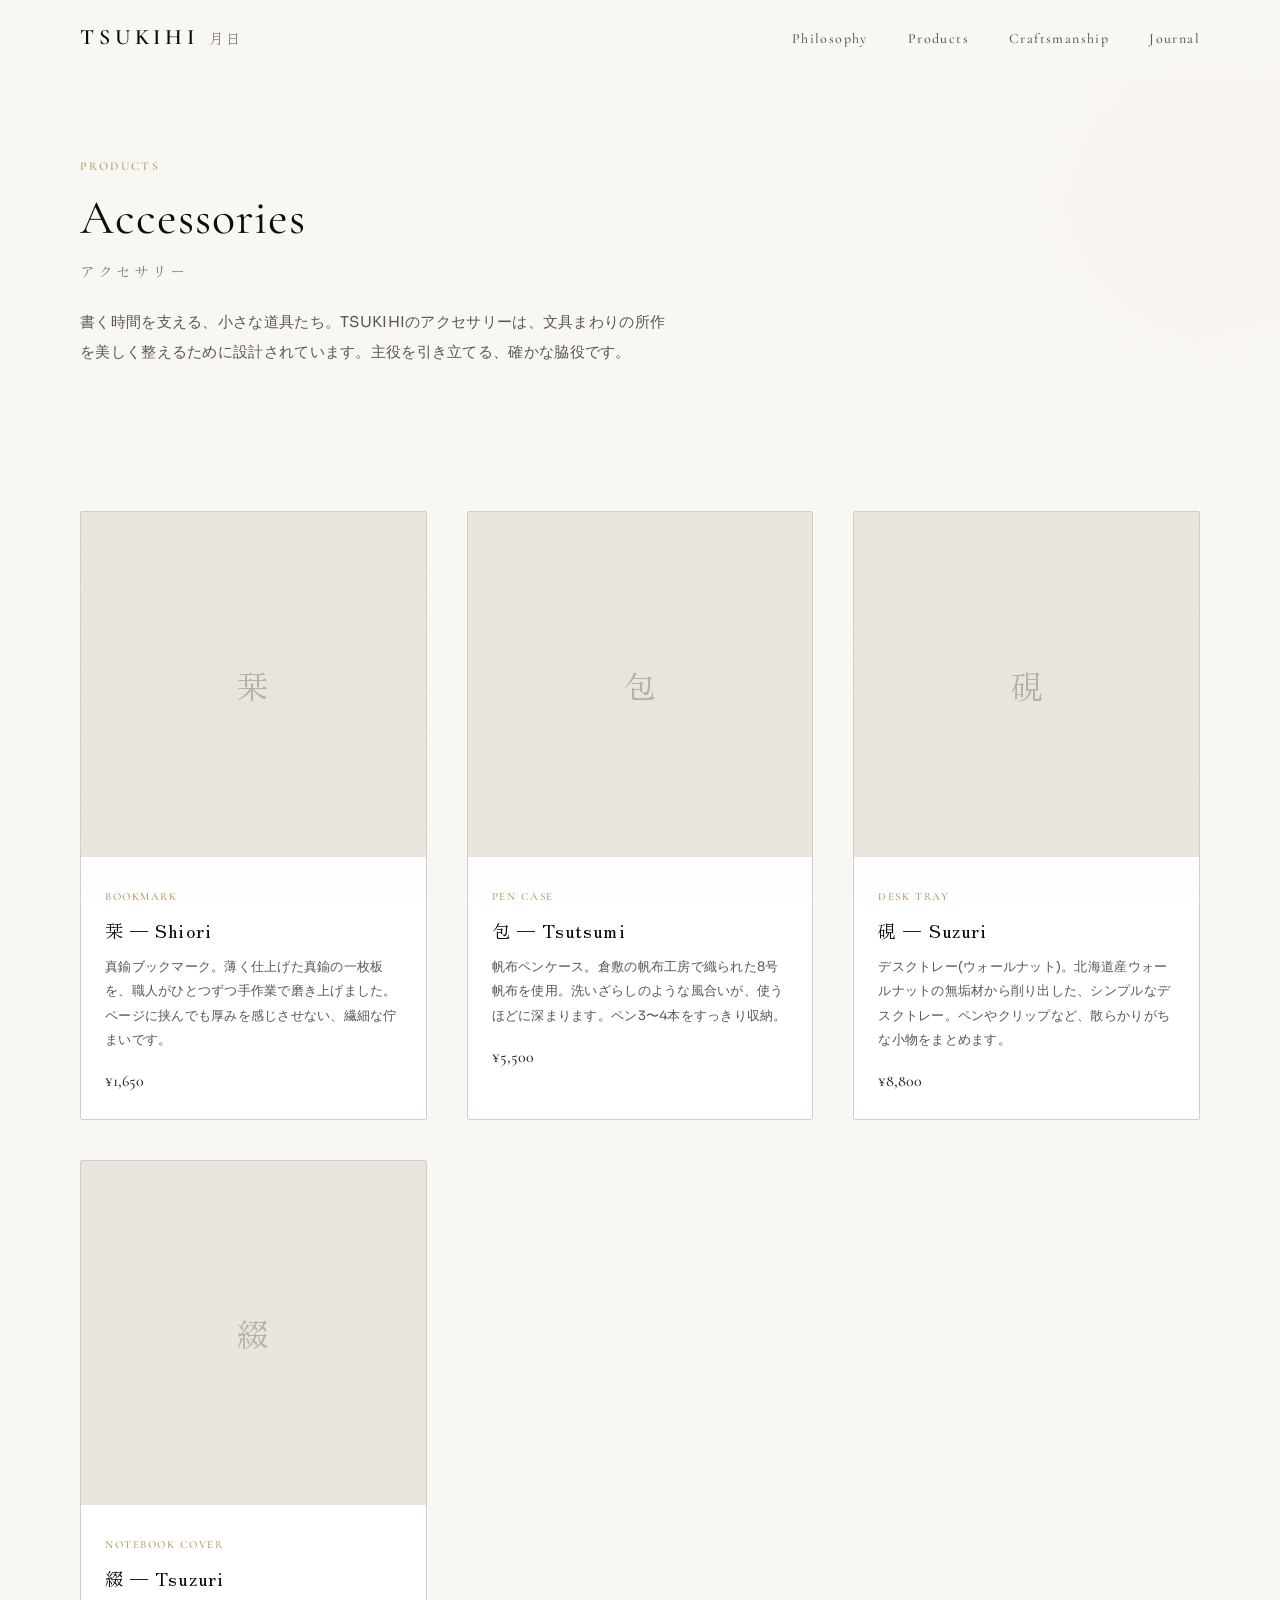
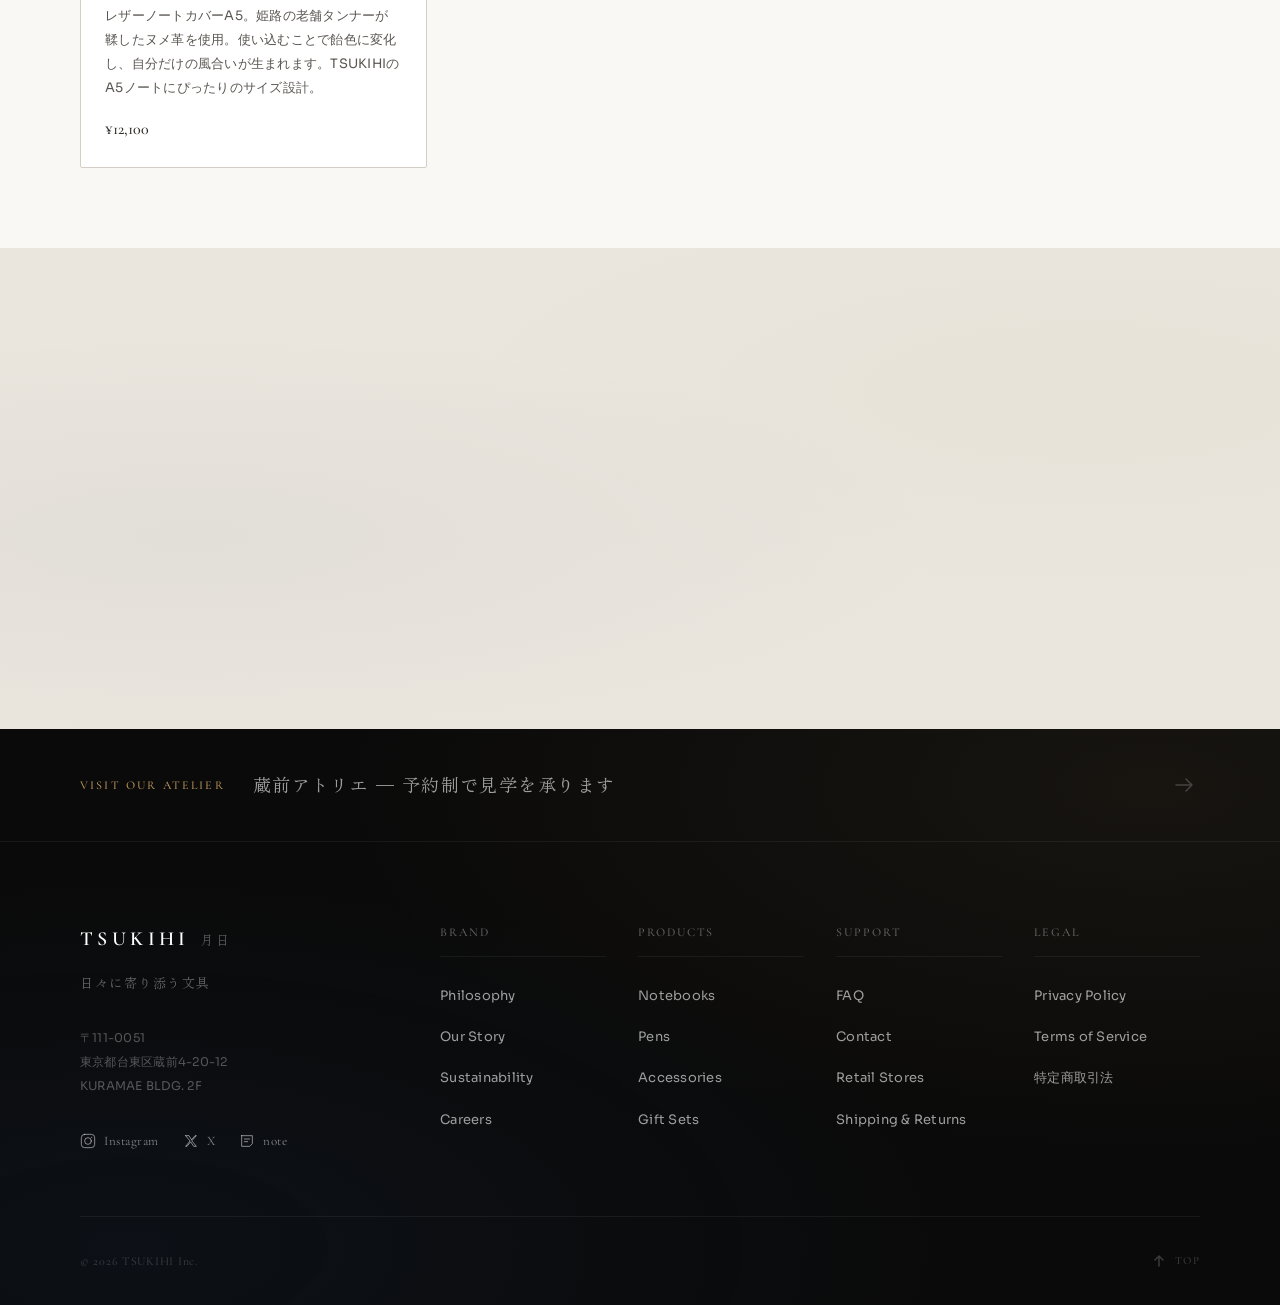
==== commit 2cbe2fdb: "Redesign LP with Sumi-Ink Editorial aesthetic - Replace generic Inter/Noto fonts with Cormorant Gara" ====
--- a/accessories.html
+++ b/accessories.html
@@ -6,7 +6,7 @@
   <title>Accessories — TSUKIHI 月日</title>
   <link rel="preconnect" href="https://fonts.googleapis.com">
   <link rel="preconnect" href="https://fonts.gstatic.com" crossorigin>
-  <link href="https://fonts.googleapis.com/css2?family=Inter:wght@300;400;500;600&family=Noto+Sans+JP:wght@300;400;500;600&family=Noto+Serif+JP:wght@300;400;500&display=swap" rel="stylesheet">
+  <link href="https://fonts.googleapis.com/css2?family=Cormorant+Garamond:ital,wght@0,300;0,400;0,500;0,600;1,400&family=Sora:wght@300;400;500;600&family=Zen+Old+Mincho:wght@400;500;600&display=swap" rel="stylesheet">
   <link rel="icon" type="image/svg+xml" href="favicon.svg">
   <link rel="stylesheet" href="style.css">
 </head>
--- a/style.css
+++ b/style.css
@@ -1,5 +1,5 @@
 /* ============================================
-   TSUKIHI — 月日  |  Landing Page Styles
+   TSUKIHI — 月日  |  Sumi-Ink Editorial Design
    ============================================ */
 
 /* --- Reset & Base --- */
@@ -12,28 +12,41 @@
 }
 
 :root {
-  --color-black: #111111;
-  --color-charcoal: #2a2a2a;
-  --color-dark: #333333;
-  --color-mid: #6b6b6b;
-  --color-light: #a0a0a0;
-  --color-border: #e0ddd8;
-  --color-bg: #faf9f7;
-  --color-bg-alt: #f0eeea;
-  --color-white: #ffffff;
-  --color-accent: #1a3a5c;
-  --color-accent-light: #2c5a8a;
-  --color-gold: #b8975a;
-
-  --font-sans: 'Inter', 'Noto Sans JP', sans-serif;
-  --font-serif: 'Noto Serif JP', '游明朝体', 'Yu Mincho', serif;
-
-  --container: 1120px;
-  --gutter: 24px;
-  --header-h: 72px;
-
+  /* Sumi-ink palette */
+  --ink: #0a0a0a;
+  --ink-soft: #1a1a1a;
+  --charcoal: #2d2b28;
+  --stone: #5a5651;
+  --ash: #8a8580;
+  --silver: #b5b0a8;
+  --sand: #d4cfc6;
+  --parchment: #eae6de;
+  --washi: #f5f2ec;
+  --cream: #faf8f4;
+  --white: #ffffff;
+
+  /* Accent */
+  --indigo: #162a47;
+  --indigo-light: #1e3d66;
+  --gold: #b8935a;
+  --gold-muted: #c4a872;
+  --rust: #8a5a3c;
+
+  /* Typography */
+  --font-display: 'Cormorant Garamond', 'Zen Old Mincho', serif;
+  --font-jp: 'Zen Old Mincho', 'Yu Mincho', serif;
+  --font-body: 'Sora', 'Noto Sans JP', sans-serif;
+
+  /* Spacing */
+  --container: 1200px;
+  --gutter: clamp(20px, 4vw, 40px);
+  --header-h: 76px;
+  --section-pad: clamp(80px, 12vw, 160px);
+
+  /* Easing */
   --ease-out: cubic-bezier(0.22, 1, 0.36, 1);
   --ease-in-out: cubic-bezier(0.65, 0, 0.35, 1);
+  --ease-spring: cubic-bezier(0.34, 1.56, 0.64, 1);
 }
 
 html {
@@ -44,12 +57,26 @@
 }
 
 body {
-  font-family: var(--font-sans);
-  color: var(--color-black);
-  background-color: var(--color-bg);
+  font-family: var(--font-body);
+  color: var(--ink);
+  background-color: var(--cream);
   line-height: 1.7;
   font-weight: 400;
   overflow-x: hidden;
+  position: relative;
+}
+
+/* Paper grain texture overlay */
+body::before {
+  content: '';
+  position: fixed;
+  inset: 0;
+  z-index: 9999;
+  pointer-events: none;
+  opacity: 0.035;
+  background-image: url("data:image/svg+xml,%3Csvg viewBox='0 0 256 256' xmlns='http://www.w3.org/2000/svg'%3E%3Cfilter id='n'%3E%3CfeTurbulence type='fractalNoise' baseFrequency='0.85' numOctaves='4' stitchTiles='stitch'/%3E%3C/filter%3E%3Crect width='100%25' height='100%25' filter='url(%23n)'/%3E%3C/svg%3E");
+  background-repeat: repeat;
+  background-size: 256px 256px;
 }
 
 img {
@@ -82,16 +109,16 @@
   right: 0;
   z-index: 100;
   height: var(--header-h);
-  background: rgba(250, 249, 247, 0.85);
-  backdrop-filter: blur(16px);
-  -webkit-backdrop-filter: blur(16px);
+  background: rgba(250, 248, 244, 0.6);
+  backdrop-filter: blur(24px) saturate(1.2);
+  -webkit-backdrop-filter: blur(24px) saturate(1.2);
   border-bottom: 1px solid transparent;
-  transition: border-color 0.4s var(--ease-out), background 0.4s var(--ease-out);
+  transition: border-color 0.5s var(--ease-out), background 0.5s var(--ease-out);
 }
 
 .header--scrolled {
-  border-bottom-color: var(--color-border);
-  background: rgba(250, 249, 247, 0.95);
+  border-bottom-color: var(--sand);
+  background: rgba(250, 248, 244, 0.92);
 }
 
 .header__inner {
@@ -107,53 +134,54 @@
 .header__logo {
   display: flex;
   align-items: baseline;
-  gap: 8px;
+  gap: 10px;
 }
 
 .logo-mark {
-  font-family: var(--font-sans);
+  font-family: var(--font-display);
   font-weight: 600;
-  font-size: 1.25rem;
-  letter-spacing: 0.18em;
-  color: var(--color-black);
+  font-size: 1.375rem;
+  letter-spacing: 0.22em;
+  color: var(--ink);
 }
 
 .logo-sub {
-  font-family: var(--font-serif);
-  font-size: 0.8rem;
-  font-weight: 300;
-  color: var(--color-mid);
-  letter-spacing: 0.2em;
+  font-family: var(--font-jp);
+  font-size: 0.875rem;
+  font-weight: 400;
+  color: var(--ash);
+  letter-spacing: 0.25em;
 }
 
 .header__nav-list {
   display: flex;
-  gap: 36px;
+  gap: 40px;
 }
 
 .header__nav-list a {
-  font-size: 0.8125rem;
-  font-weight: 500;
-  letter-spacing: 0.08em;
-  color: var(--color-dark);
+  font-family: var(--font-display);
+  font-size: 0.875rem;
+  font-weight: 500;
+  letter-spacing: 0.1em;
+  color: var(--stone);
   position: relative;
   padding: 12px 0;
-  transition: color 0.3s var(--ease-out);
+  transition: color 0.4s var(--ease-out);
 }
 
 .header__nav-list a::after {
   content: '';
   position: absolute;
-  bottom: -4px;
+  bottom: 6px;
   left: 0;
   width: 0;
   height: 1px;
-  background: var(--color-black);
-  transition: width 0.4s var(--ease-out);
+  background: var(--gold);
+  transition: width 0.5s var(--ease-out);
 }
 
 .header__nav-list a:hover {
-  color: var(--color-black);
+  color: var(--ink);
 }
 
 .header__nav-list a:hover::after {
@@ -164,7 +192,7 @@
 .header__menu-btn {
   display: none;
   flex-direction: column;
-  gap: 6px;
+  gap: 7px;
   background: none;
   border: none;
   cursor: pointer;
@@ -174,18 +202,19 @@
 
 .header__menu-btn span {
   display: block;
-  width: 24px;
-  height: 1.5px;
-  background: var(--color-black);
-  transition: transform 0.3s var(--ease-out), opacity 0.3s var(--ease-out);
+  width: 26px;
+  height: 1px;
+  background: var(--ink);
+  transition: transform 0.4s var(--ease-out), opacity 0.3s var(--ease-out);
+  transform-origin: center;
 }
 
 .header__menu-btn.is-open span:first-child {
-  transform: translateY(3.75px) rotate(45deg);
+  transform: translateY(4px) rotate(45deg);
 }
 
 .header__menu-btn.is-open span:last-child {
-  transform: translateY(-3.75px) rotate(-45deg);
+  transform: translateY(-4px) rotate(-45deg);
 }
 
 /* --- Hero --- */
@@ -193,7 +222,9 @@
   position: relative;
   width: 100%;
   height: 100vh;
+  height: 100svh;
   min-height: 600px;
+  max-height: 1200px;
   overflow: hidden;
 }
 
@@ -207,6 +238,12 @@
   height: 100%;
   object-fit: cover;
   object-position: center 40%;
+  transform: scale(1.05);
+  animation: heroZoom 20s var(--ease-in-out) forwards;
+}
+
+@keyframes heroZoom {
+  to { transform: scale(1); }
 }
 
 .hero__image::after {
@@ -214,8 +251,9 @@
   position: absolute;
   inset: 0;
   background:
-    linear-gradient(180deg, rgba(250, 249, 247, 0.3) 0%, transparent 30%),
-    linear-gradient(180deg, transparent 50%, rgba(250, 249, 247, 0.95) 100%);
+    linear-gradient(180deg, rgba(250, 248, 244, 0.15) 0%, transparent 25%),
+    linear-gradient(180deg, transparent 40%, rgba(250, 248, 244, 0.97) 100%),
+    linear-gradient(90deg, rgba(250, 248, 244, 0.3) 0%, transparent 40%);
 }
 
 .hero__content {
@@ -223,17 +261,18 @@
   bottom: 0;
   left: 0;
   right: 0;
-  padding: 0 var(--gutter) 80px;
+  padding: 0 var(--gutter) clamp(60px, 10vh, 100px);
   max-width: var(--container);
   margin: 0 auto;
 }
 
 .hero__eyebrow {
-  font-size: 0.75rem;
-  font-weight: 500;
-  letter-spacing: 0.2em;
-  color: var(--color-mid);
-  margin-bottom: 20px;
+  font-family: var(--font-display);
+  font-size: 0.8125rem;
+  font-weight: 500;
+  letter-spacing: 0.28em;
+  color: var(--ash);
+  margin-bottom: 24px;
   opacity: 0;
   transform: translateY(20px);
   animation: fadeUp 0.8s var(--ease-out) 0.4s forwards;
@@ -242,27 +281,27 @@
 .hero__title {
   display: flex;
   flex-direction: column;
-  gap: 8px;
+  gap: 12px;
 }
 
 .hero__title-jp {
-  font-family: var(--font-serif);
-  font-size: clamp(1.125rem, 2.5vw, 1.5rem);
-  font-weight: 400;
-  letter-spacing: 0.08em;
-  color: var(--color-dark);
+  font-family: var(--font-jp);
+  font-size: clamp(1.125rem, 2.5vw, 1.625rem);
+  font-weight: 400;
+  letter-spacing: 0.15em;
+  color: var(--charcoal);
   opacity: 0;
   transform: translateY(20px);
   animation: fadeUp 0.8s var(--ease-out) 0.6s forwards;
 }
 
 .hero__title-en {
-  font-family: var(--font-sans);
-  font-size: clamp(2.5rem, 5.5vw, 4.5rem);
+  font-family: var(--font-display);
+  font-size: clamp(2.75rem, 6vw, 5.5rem);
   font-weight: 300;
-  line-height: 1.15;
-  letter-spacing: -0.02em;
-  color: var(--color-black);
+  line-height: 1.08;
+  letter-spacing: -0.015em;
+  color: var(--ink);
   opacity: 0;
   transform: translateY(30px);
   animation: fadeUp 1s var(--ease-out) 0.8s forwards;
@@ -271,19 +310,19 @@
 .hero__scroll {
   position: absolute;
   right: var(--gutter);
-  bottom: 80px;
+  bottom: clamp(60px, 10vh, 100px);
   display: flex;
   flex-direction: column;
   align-items: center;
-  gap: 12px;
+  gap: 14px;
   opacity: 0;
-  animation: fadeUp 0.8s var(--ease-out) 1.4s forwards;
+  animation: fadeUp 0.8s var(--ease-out) 1.6s forwards;
 }
 
 .hero__scroll-line {
   width: 1px;
-  height: 48px;
-  background: var(--color-light);
+  height: 56px;
+  background: var(--sand);
   position: relative;
   overflow: hidden;
 }
@@ -295,90 +334,123 @@
   left: 0;
   width: 100%;
   height: 100%;
-  background: var(--color-black);
-  animation: scrollLine 2s var(--ease-in-out) infinite;
+  background: var(--gold);
+  animation: scrollLine 2.4s var(--ease-in-out) infinite;
 }
 
 .hero__scroll-text {
+  font-family: var(--font-display);
   font-size: 0.625rem;
   font-weight: 500;
-  letter-spacing: 0.15em;
+  letter-spacing: 0.2em;
   text-transform: uppercase;
-  color: var(--color-light);
+  color: var(--silver);
 }
 
 /* --- Section Common --- */
 .section {
-  padding: 120px 0;
+  padding: var(--section-pad) 0;
   position: relative;
 }
 
 .section__header {
-  margin-bottom: 64px;
+  margin-bottom: clamp(48px, 6vw, 80px);
+  position: relative;
 }
 
 .section__number {
   display: block;
-  font-size: 0.6875rem;
-  font-weight: 500;
-  letter-spacing: 0.15em;
-  color: var(--color-light);
-  margin-bottom: 12px;
+  font-family: var(--font-display);
+  font-size: 0.75rem;
+  font-weight: 400;
+  letter-spacing: 0.2em;
+  color: var(--gold);
+  margin-bottom: 16px;
+}
+
+.section__number::after {
+  content: '';
+  display: inline-block;
+  width: 40px;
+  height: 1px;
+  background: var(--gold-muted);
+  vertical-align: middle;
+  margin-left: 12px;
+  opacity: 0.5;
 }
 
 .section__title {
-  font-family: var(--font-sans);
-  font-size: clamp(2rem, 4vw, 3rem);
-  font-weight: 400;
-  letter-spacing: -0.01em;
-  line-height: 1.2;
-  color: var(--color-black);
+  font-family: var(--font-display);
+  font-size: clamp(2.25rem, 4.5vw, 3.75rem);
+  font-weight: 400;
+  letter-spacing: 0.02em;
+  line-height: 1.15;
+  color: var(--ink);
 }
 
 .section__title-jp {
-  font-family: var(--font-serif);
-  font-size: 0.875rem;
-  font-weight: 400;
-  letter-spacing: 0.06em;
-  color: var(--color-mid);
-  margin-top: 8px;
+  font-family: var(--font-jp);
+  font-size: 0.9375rem;
+  font-weight: 400;
+  letter-spacing: 0.12em;
+  color: var(--ash);
+  margin-top: 10px;
 }
 
 /* --- Philosophy --- */
 .section--philosophy {
-  background-color: var(--color-bg);
-  background-image:
-    radial-gradient(circle, rgba(0,0,0,0.04) 1px, transparent 1px);
-  background-size: 24px 24px;
+  background-color: var(--cream);
+  position: relative;
+}
+
+.section--philosophy::before {
+  content: '';
+  position: absolute;
+  top: 80px;
+  right: -5%;
+  width: 300px;
+  height: 300px;
+  background: radial-gradient(circle, rgba(184,147,90,0.06) 0%, transparent 70%);
+  pointer-events: none;
 }
 
 .philosophy__grid {
   display: grid;
   grid-template-columns: 5fr 7fr;
-  gap: 64px;
+  gap: clamp(40px, 6vw, 80px);
   align-items: center;
 }
 
 .philosophy__lead {
-  font-family: var(--font-serif);
+  font-family: var(--font-jp);
   font-size: clamp(1.125rem, 2vw, 1.5rem);
   font-weight: 400;
-  line-height: 2;
-  letter-spacing: 0.06em;
-  color: var(--color-charcoal);
+  line-height: 2.2;
+  letter-spacing: 0.08em;
+  color: var(--charcoal);
+  margin-bottom: 36px;
+  position: relative;
+}
+
+.philosophy__lead::before {
+  content: '';
+  display: block;
+  width: 32px;
+  height: 1px;
+  background: var(--gold);
   margin-bottom: 32px;
 }
 
 .philosophy__body {
   font-size: 0.9375rem;
-  line-height: 2;
-  color: var(--color-dark);
-  letter-spacing: 0.02em;
+  line-height: 2.1;
+  color: var(--stone);
+  letter-spacing: 0.03em;
 }
 
 .philosophy__image {
   position: relative;
-  border-radius: 4px;
+  border-radius: 2px;
   overflow: hidden;
 }
 
@@ -387,102 +459,156 @@
   position: absolute;
   inset: 0;
   border: 1px solid rgba(0,0,0,0.06);
-  border-radius: 4px;
-  z-index: 1;
+  border-radius: 2px;
+  z-index: 2;
   pointer-events: none;
+}
+
+/* Decorative frame offset */
+.philosophy__image::after {
+  content: '';
+  position: absolute;
+  top: 12px;
+  left: 12px;
+  right: -12px;
+  bottom: -12px;
+  border: 1px solid var(--gold-muted);
+  border-radius: 2px;
+  opacity: 0.25;
+  z-index: -1;
+  transition: opacity 0.5s var(--ease-out), transform 0.5s var(--ease-out);
+}
+
+.philosophy__image:hover::after {
+  opacity: 0.4;
+  transform: translate(4px, 4px);
 }
 
 .philosophy__image img {
   width: 100%;
   aspect-ratio: 4/3;
   object-fit: cover;
-  transition: transform 0.8s var(--ease-out);
+  transition: transform 1s var(--ease-out), filter 1s var(--ease-out);
 }
 
 .philosophy__image:hover img {
-  transform: scale(1.03);
-  filter: brightness(1.03);
+  transform: scale(1.04);
+  filter: brightness(1.02) contrast(1.02);
 }
 
 /* --- Products --- */
 .section--products {
-  padding: 100px 0;
+  padding: var(--section-pad) 0;
+  background: var(--parchment);
+  position: relative;
+}
+
+.section--products::before {
+  content: '';
+  position: absolute;
+  inset: 0;
   background:
-    radial-gradient(ellipse at 15% 60%, rgba(26,58,92,0.08) 0%, transparent 50%),
-    radial-gradient(ellipse at 85% 30%, rgba(184,151,90,0.08) 0%, transparent 50%),
-    var(--color-bg-alt);
+    radial-gradient(ellipse at 10% 60%, rgba(22,42,71,0.05) 0%, transparent 50%),
+    radial-gradient(ellipse at 90% 20%, rgba(184,147,90,0.06) 0%, transparent 50%);
+  pointer-events: none;
 }
 
 .products__showcase {
   display: grid;
   grid-template-columns: 1fr 1fr;
-  gap: 64px;
+  gap: clamp(40px, 5vw, 72px);
   align-items: start;
 }
 
 .products__image {
   position: relative;
-  border-radius: 4px;
+  border-radius: 2px;
   overflow: hidden;
-  background: var(--color-charcoal);
+  background: var(--charcoal);
+}
+
+/* Subtle vignette on product image */
+.products__image::after {
+  content: '';
+  position: absolute;
+  inset: 0;
+  box-shadow: inset 0 0 80px rgba(0,0,0,0.15);
+  pointer-events: none;
+  border-radius: 2px;
 }
 
 .products__image img {
   width: 100%;
   aspect-ratio: 1/1;
   object-fit: cover;
-  transition: transform 0.8s var(--ease-out);
+  transition: transform 1.2s var(--ease-out);
 }
 
 .products__image:hover img {
-  transform: scale(1.03);
-  filter: brightness(1.03);
+  transform: scale(1.05);
 }
 
 .products__list {
   display: flex;
   flex-direction: column;
-  gap: 0;
 }
 
 .product-card {
-  padding: 32px 16px;
-  border-bottom: 1px solid var(--color-border);
-  transition: background 0.3s var(--ease-out);
+  padding: 32px 20px;
+  border-bottom: 1px solid var(--sand);
+  transition: background 0.4s var(--ease-out), padding-left 0.4s var(--ease-out);
+  position: relative;
+}
+
+.product-card::before {
+  content: '';
+  position: absolute;
+  left: 0;
+  top: 0;
+  width: 2px;
+  height: 0;
+  background: var(--gold);
+  transition: height 0.5s var(--ease-out);
 }
 
 .product-card:hover {
-  background: rgba(0,0,0,0.015);
+  background: rgba(184,147,90,0.04);
+  padding-left: 28px;
+}
+
+.product-card:hover::before {
+  height: 100%;
 }
 
 .product-card:first-child {
-  border-top: 1px solid var(--color-border);
+  border-top: 1px solid var(--sand);
 }
 
 .product-card__category {
   display: inline-block;
+  font-family: var(--font-display);
   font-size: 0.6875rem;
   font-weight: 500;
-  letter-spacing: 0.12em;
+  letter-spacing: 0.16em;
   text-transform: uppercase;
-  color: var(--color-accent);
-  margin-bottom: 8px;
+  color: var(--gold);
+  margin-bottom: 10px;
 }
 
 .product-card__name {
-  font-family: var(--font-serif);
+  font-family: var(--font-jp);
   font-size: 1.25rem;
   font-weight: 400;
-  letter-spacing: 0.04em;
+  letter-spacing: 0.06em;
   margin-bottom: 12px;
-  color: var(--color-black);
+  color: var(--ink);
 }
 
 .product-card__desc {
   font-size: 0.875rem;
-  line-height: 1.85;
-  color: var(--color-dark);
-  margin-bottom: 16px;
+  line-height: 1.95;
+  color: var(--stone);
+  margin-bottom: 20px;
   letter-spacing: 0.02em;
 }
 
@@ -493,18 +619,19 @@
 }
 
 .product-card__price {
-  font-family: var(--font-sans);
-  font-size: 0.9375rem;
-  font-weight: 500;
-  letter-spacing: 0.04em;
-  color: var(--color-charcoal);
+  font-family: var(--font-display);
+  font-size: 1rem;
+  font-weight: 500;
+  letter-spacing: 0.06em;
+  color: var(--charcoal);
 }
 
 .product-card__link {
-  font-size: 0.75rem;
-  font-weight: 500;
-  letter-spacing: 0.06em;
-  color: var(--color-accent);
+  font-family: var(--font-display);
+  font-size: 0.8125rem;
+  font-weight: 500;
+  letter-spacing: 0.08em;
+  color: var(--indigo);
   position: relative;
   transition: color 0.3s var(--ease-out);
 }
@@ -512,43 +639,73 @@
 .product-card__link::after {
   content: '';
   position: absolute;
-  bottom: -2px;
+  bottom: -3px;
   left: 0;
-  width: 0;
+  width: 100%;
   height: 1px;
-  background: var(--color-gold);
-  transition: width 0.4s var(--ease-out);
+  background: var(--gold);
+  transform: scaleX(0);
+  transform-origin: right;
+  transition: transform 0.5s var(--ease-out);
 }
 
 .product-card__link:hover {
-  color: var(--color-black);
+  color: var(--ink);
 }
 
 .product-card__link:hover::after {
-  width: 100%;
+  transform: scaleX(1);
+  transform-origin: left;
 }
 
 /* --- Craftsmanship --- */
 .section--craft {
-  padding: 140px 0;
-  background-color: var(--color-charcoal);
-  color: var(--color-white);
+  padding: var(--section-pad) 0;
+  background-color: var(--ink-soft);
+  color: var(--white);
+  position: relative;
+  overflow: hidden;
+}
+
+/* Subtle grid pattern */
+.section--craft::before {
+  content: '';
+  position: absolute;
+  inset: 0;
   background-image:
-    linear-gradient(rgba(255,255,255,0.03) 1px, transparent 1px),
-    linear-gradient(90deg, rgba(255,255,255,0.03) 1px, transparent 1px);
-  background-size: 48px 48px;
+    linear-gradient(rgba(255,255,255,0.025) 1px, transparent 1px),
+    linear-gradient(90deg, rgba(255,255,255,0.025) 1px, transparent 1px);
+  background-size: 60px 60px;
+  pointer-events: none;
+}
+
+/* Atmospheric gradient */
+.section--craft::after {
+  content: '';
+  position: absolute;
+  top: -20%;
+  right: -10%;
+  width: 500px;
+  height: 500px;
+  background: radial-gradient(circle, rgba(184,147,90,0.08) 0%, transparent 60%);
+  pointer-events: none;
 }
 
 .section--craft .section__number {
-  color: rgba(255,255,255,0.3);
+  color: var(--gold-muted);
+}
+
+.section--craft .section__number::after {
+  background: var(--gold-muted);
+  opacity: 0.3;
 }
 
 .section--craft .section__title {
-  color: var(--color-white);
+  color: var(--white);
 }
 
 .section--craft .section__title-jp {
-  color: rgba(255,255,255,0.5);
+  color: rgba(255,255,255,0.4);
 }
 
 .craft__grid {
@@ -559,62 +716,86 @@
 
 .craft__item {
   padding: 40px 0;
-  border-top: 1px solid rgba(255,255,255,0.12);
+  border-top: 1px solid rgba(255,255,255,0.08);
+  position: relative;
+  transition: border-color 0.5s var(--ease-out);
+}
+
+.craft__item:hover {
+  border-color: var(--gold-muted);
+}
+
+.craft__item::after {
+  content: '';
+  position: absolute;
+  top: -1px;
+  left: 0;
+  width: 0;
+  height: 1px;
+  background: var(--gold);
+  transition: width 0.6s var(--ease-out);
+}
+
+.craft__item:hover::after {
+  width: 60px;
 }
 
 .craft__item-number {
-  font-size: 0.75rem;
-  font-weight: 500;
+  font-family: var(--font-display);
+  font-size: 0.8125rem;
+  font-weight: 400;
+  letter-spacing: 0.12em;
+  color: var(--gold);
+  margin-bottom: 24px;
+}
+
+.craft__item-title {
+  font-family: var(--font-jp);
+  font-size: 1.375rem;
+  font-weight: 400;
+  margin-bottom: 18px;
   letter-spacing: 0.1em;
-  color: var(--color-gold);
-  margin-bottom: 20px;
-}
-
-.craft__item-title {
-  font-family: var(--font-serif);
-  font-size: 1.25rem;
-  font-weight: 400;
-  margin-bottom: 16px;
-  letter-spacing: 0.08em;
 }
 
 .craft__item-text {
   font-size: 0.875rem;
-  line-height: 1.9;
-  color: rgba(255,255,255,0.7);
-  letter-spacing: 0.02em;
+  line-height: 2;
+  color: rgba(255,255,255,0.6);
+  letter-spacing: 0.03em;
 }
 
 /* --- Journal --- */
 .section--journal {
-  padding: 80px 0;
-  background-color: var(--color-bg);
+  padding: clamp(60px, 8vw, 100px) 0;
+  background-color: var(--cream);
 }
 
 .journal__list {
-  border-top: 1px solid var(--color-border);
+  border-top: 1px solid var(--sand);
 }
 
 .journal__item {
   display: grid;
-  grid-template-columns: 100px auto 1fr;
-  gap: 20px;
+  grid-template-columns: 110px auto 1fr;
+  gap: 24px;
   align-items: baseline;
-  padding: 24px 0;
-  border-bottom: 1px solid var(--color-border);
+  padding: 28px 16px;
+  border-bottom: 1px solid var(--sand);
   cursor: pointer;
-  transition: background 0.3s var(--ease-out);
+  transition: background 0.4s var(--ease-out), padding-left 0.4s var(--ease-out);
 }
 
 .journal__item:hover {
-  background: rgba(0,0,0,0.015);
+  background: rgba(184,147,90,0.03);
+  padding-left: 24px;
 }
 
 .journal__date {
+  font-family: var(--font-display);
   font-size: 0.8125rem;
   font-weight: 400;
-  color: var(--color-light);
-  letter-spacing: 0.02em;
+  color: var(--silver);
+  letter-spacing: 0.04em;
   white-space: nowrap;
 }
 
@@ -622,97 +803,143 @@
   display: inline-block;
   font-size: 0.6875rem;
   font-weight: 500;
-  padding: 3px 10px;
-  border: 1px solid var(--color-border);
-  border-radius: 2px;
-  color: var(--color-mid);
-  letter-spacing: 0.04em;
+  padding: 4px 12px;
+  border: 1px solid var(--sand);
+  border-radius: 0;
+  color: var(--ash);
+  letter-spacing: 0.06em;
   white-space: nowrap;
+  transition: border-color 0.3s var(--ease-out), color 0.3s var(--ease-out);
+}
+
+.journal__item:hover .journal__tag {
+  border-color: var(--gold-muted);
+  color: var(--gold);
 }
 
 .journal__item-title {
   font-size: 0.9375rem;
   font-weight: 400;
-  line-height: 1.6;
-  color: var(--color-charcoal);
-  letter-spacing: 0.02em;
+  line-height: 1.7;
+  color: var(--charcoal);
+  letter-spacing: 0.02em;
+  transition: color 0.3s var(--ease-out);
+}
+
+.journal__item:hover .journal__item-title {
+  color: var(--ink);
 }
 
 /* --- Newsletter --- */
 .section--newsletter {
-  padding: 100px 0;
+  padding: clamp(80px, 10vw, 120px) 0;
+  background: var(--parchment);
+  position: relative;
+}
+
+.section--newsletter::before {
+  content: '';
+  position: absolute;
+  inset: 0;
   background:
-    radial-gradient(ellipse at 30% 50%, rgba(184,151,90,0.1) 0%, transparent 50%),
-    radial-gradient(ellipse at 70% 50%, rgba(26,58,92,0.08) 0%, transparent 50%),
-    var(--color-bg-alt);
+    radial-gradient(ellipse at 30% 50%, rgba(184,147,90,0.08) 0%, transparent 50%),
+    radial-gradient(ellipse at 70% 50%, rgba(22,42,71,0.06) 0%, transparent 50%);
+  pointer-events: none;
 }
 
 .newsletter {
-  max-width: 520px;
+  max-width: 540px;
   margin: 0 auto;
   text-align: center;
+  position: relative;
 }
 
 .newsletter__title {
-  font-family: var(--font-serif);
-  font-size: 1.5rem;
-  font-weight: 400;
-  letter-spacing: 0.06em;
-  margin-bottom: 12px;
+  font-family: var(--font-jp);
+  font-size: clamp(1.375rem, 2.5vw, 1.75rem);
+  font-weight: 400;
+  letter-spacing: 0.12em;
+  margin-bottom: 14px;
+  color: var(--ink);
 }
 
 .newsletter__text {
   font-size: 0.875rem;
-  color: var(--color-dark);
-  margin-bottom: 32px;
-  letter-spacing: 0.02em;
+  color: var(--stone);
+  margin-bottom: 36px;
+  letter-spacing: 0.03em;
 }
 
 .newsletter__form {
   display: flex;
   gap: 0;
-  border: 1px solid var(--color-border);
-  border-radius: 4px;
+  border: 1px solid var(--sand);
   overflow: hidden;
-  background: var(--color-white);
-  transition: border-color 0.3s var(--ease-out);
+  background: var(--white);
+  transition: border-color 0.4s var(--ease-out), box-shadow 0.4s var(--ease-out);
 }
 
 .newsletter__form:focus-within {
-  border-color: var(--color-accent);
+  border-color: var(--gold);
+  box-shadow: 0 0 0 3px rgba(184,147,90,0.1);
 }
 
 .newsletter__input {
   flex: 1;
   border: none;
-  padding: 14px 20px;
-  font-family: var(--font-sans);
+  padding: 16px 24px;
+  font-family: var(--font-body);
   font-size: 0.875rem;
-  color: var(--color-black);
+  color: var(--ink);
   background: transparent;
   letter-spacing: 0.02em;
 }
 
 .newsletter__input::placeholder {
-  color: var(--color-light);
+  color: var(--silver);
+}
+
+.newsletter__input:focus {
+  outline: none;
 }
 
 .newsletter__btn {
-  padding: 14px 28px;
-  background: var(--color-black);
-  color: var(--color-white);
+  padding: 16px 32px;
+  background: var(--ink);
+  color: var(--white);
   border: none;
-  font-family: var(--font-sans);
+  font-family: var(--font-body);
   font-size: 0.8125rem;
   font-weight: 500;
-  letter-spacing: 0.08em;
+  letter-spacing: 0.1em;
   cursor: pointer;
   transition: background 0.3s var(--ease-out);
   white-space: nowrap;
+  position: relative;
+  overflow: hidden;
+}
+
+.newsletter__btn::before {
+  content: '';
+  position: absolute;
+  inset: 0;
+  background: var(--gold);
+  transform: translateY(100%);
+  transition: transform 0.4s var(--ease-out);
+}
+
+.newsletter__btn:hover::before {
+  transform: translateY(0);
+}
+
+.newsletter__btn span,
+.newsletter__btn {
+  position: relative;
+  z-index: 1;
 }
 
 .newsletter__btn:hover {
-  background: var(--color-charcoal);
+  background: var(--ink);
 }
 
 .newsletter__btn:active {
@@ -722,156 +949,170 @@
 
 /* --- Footer --- */
 .footer {
-  background: var(--color-black);
-  color: rgba(255,255,255,0.65);
-  background-image:
-    radial-gradient(ellipse at 10% 90%, rgba(26,58,92,0.15) 0%, transparent 50%),
-    radial-gradient(ellipse at 90% 10%, rgba(184,151,90,0.1) 0%, transparent 50%);
+  background: var(--ink);
+  color: rgba(255,255,255,0.6);
+  position: relative;
+}
+
+.footer::before {
+  content: '';
+  position: absolute;
+  inset: 0;
+  background:
+    radial-gradient(ellipse at 10% 90%, rgba(22,42,71,0.2) 0%, transparent 50%),
+    radial-gradient(ellipse at 90% 10%, rgba(184,147,90,0.08) 0%, transparent 50%);
+  pointer-events: none;
 }
 
 /* CTA Banner */
 .footer__cta {
   border-bottom: 1px solid rgba(255,255,255,0.06);
+  position: relative;
 }
 
 .footer__cta-inner {
   display: flex;
   align-items: center;
-  gap: 24px;
-  padding: 36px 0;
+  gap: 28px;
+  padding: 40px 0;
   transition: gap 0.5s var(--ease-out);
 }
 
 .footer__cta-inner:hover {
-  gap: 32px;
+  gap: 36px;
 }
 
 .footer__cta-label {
   flex-shrink: 0;
-  font-size: 0.6875rem;
-  font-weight: 500;
-  letter-spacing: 0.15em;
+  font-family: var(--font-display);
+  font-size: 0.75rem;
+  font-weight: 500;
+  letter-spacing: 0.18em;
   text-transform: uppercase;
-  color: var(--color-gold);
+  color: var(--gold);
 }
 
 .footer__cta-title {
-  font-family: var(--font-serif);
+  font-family: var(--font-jp);
   font-size: clamp(0.875rem, 1.5vw, 1.125rem);
-  font-weight: 300;
-  letter-spacing: 0.06em;
-  color: rgba(255,255,255,0.7);
+  font-weight: 400;
+  letter-spacing: 0.08em;
+  color: rgba(255,255,255,0.6);
   transition: color 0.4s var(--ease-out);
 }
 
 .footer__cta-inner:hover .footer__cta-title {
-  color: var(--color-white);
+  color: var(--white);
 }
 
 .footer__cta-arrow {
   flex-shrink: 0;
   margin-left: auto;
-  color: rgba(255,255,255,0.25);
+  color: rgba(255,255,255,0.2);
   transition: color 0.4s var(--ease-out), transform 0.4s var(--ease-out);
 }
 
 .footer__cta-inner:hover .footer__cta-arrow {
-  color: var(--color-gold);
-  transform: translateX(4px);
-}
-
-/* Main */
+  color: var(--gold);
+  transform: translateX(6px);
+}
+
+/* Footer Main */
 .footer__main {
   display: grid;
   grid-template-columns: 280px 1fr;
   gap: 80px;
-  padding: 72px 0 64px;
+  padding: 80px 0 64px;
+  position: relative;
 }
 
 .footer__brand-head {
   display: flex;
   align-items: baseline;
   gap: 10px;
-  margin-bottom: 14px;
+  margin-bottom: 16px;
 }
 
 .footer__logo {
-  font-family: var(--font-sans);
+  font-family: var(--font-display);
   font-weight: 600;
-  font-size: 1.125rem;
-  letter-spacing: 0.18em;
-  color: var(--color-white);
+  font-size: 1.25rem;
+  letter-spacing: 0.22em;
+  color: var(--white);
 }
 
 .footer__logo-jp {
-  font-family: var(--font-serif);
-  font-size: 0.75rem;
-  font-weight: 300;
-  letter-spacing: 0.2em;
+  font-family: var(--font-jp);
+  font-size: 0.8125rem;
+  font-weight: 400;
+  letter-spacing: 0.25em;
+  color: rgba(255,255,255,0.3);
+}
+
+.footer__tagline {
+  font-family: var(--font-jp);
+  font-size: 0.8125rem;
+  letter-spacing: 0.12em;
   color: rgba(255,255,255,0.35);
-}
-
-.footer__tagline {
-  font-family: var(--font-serif);
-  font-size: 0.8125rem;
-  letter-spacing: 0.1em;
-  color: rgba(255,255,255,0.4);
-  margin-bottom: 28px;
+  margin-bottom: 32px;
 }
 
 .footer__address {
   font-style: normal;
   font-size: 0.75rem;
-  line-height: 1.9;
-  letter-spacing: 0.02em;
-  color: rgba(255,255,255,0.35);
-  margin-bottom: 28px;
+  line-height: 2;
+  letter-spacing: 0.02em;
+  color: rgba(255,255,255,0.3);
+  margin-bottom: 32px;
 }
 
 .footer__social {
   display: flex;
-  gap: 20px;
+  gap: 24px;
 }
 
 .footer__social-link {
   display: flex;
   align-items: center;
-  gap: 6px;
-  font-size: 0.75rem;
-  letter-spacing: 0.02em;
-  color: rgba(255,255,255,0.65);
+  gap: 8px;
+  font-family: var(--font-display);
+  font-size: 0.8125rem;
+  letter-spacing: 0.04em;
+  color: rgba(255,255,255,0.5);
   transition: color 0.3s var(--ease-out);
 }
 
 .footer__social-link:hover {
-  color: rgba(255,255,255,0.8);
-}
-
-/* Nav */
+  color: var(--gold);
+}
+
+/* Footer Nav */
 .footer__nav {
   display: grid;
   grid-template-columns: repeat(4, 1fr);
   gap: 32px;
+  position: relative;
 }
 
 .footer__nav-heading {
-  font-size: 0.6875rem;
-  font-weight: 500;
-  letter-spacing: 0.12em;
+  font-family: var(--font-display);
+  font-size: 0.75rem;
+  font-weight: 500;
+  letter-spacing: 0.16em;
   text-transform: uppercase;
-  color: rgba(255,255,255,0.4);
-  margin-bottom: 20px;
-  padding-bottom: 12px;
+  color: rgba(255,255,255,0.35);
+  margin-bottom: 24px;
+  padding-bottom: 14px;
   border-bottom: 1px solid rgba(255,255,255,0.06);
 }
 
 .footer__nav ul li {
-  margin-bottom: 12px;
+  margin-bottom: 14px;
 }
 
 .footer__nav a {
   font-size: 0.8125rem;
-  color: rgba(255,255,255,0.65);
+  color: rgba(255,255,255,0.6);
   letter-spacing: 0.02em;
   transition: color 0.3s var(--ease-out);
   position: relative;
@@ -880,11 +1121,11 @@
 .footer__nav a::after {
   content: '';
   position: absolute;
-  bottom: -2px;
+  bottom: -3px;
   left: 0;
   width: 0;
   height: 1px;
-  background: var(--color-gold);
+  background: var(--gold-muted);
   transition: width 0.4s var(--ease-out);
 }
 
@@ -896,40 +1137,42 @@
   width: 100%;
 }
 
-/* Bottom */
+/* Footer Bottom */
 .footer__bottom {
   display: flex;
   align-items: center;
   justify-content: space-between;
-  padding: 24px 0;
+  padding: 28px 0;
   border-top: 1px solid rgba(255,255,255,0.06);
+  position: relative;
 }
 
 .footer__copyright {
-  font-size: 0.6875rem;
-  letter-spacing: 0.04em;
+  font-family: var(--font-display);
+  font-size: 0.75rem;
+  letter-spacing: 0.06em;
   color: rgba(255,255,255,0.2);
 }
 
 .footer__totop {
   display: flex;
   align-items: center;
-  gap: 6px;
+  gap: 8px;
   background: none;
   border: none;
   cursor: pointer;
-  font-family: var(--font-sans);
+  font-family: var(--font-display);
   font-size: 0.6875rem;
   font-weight: 500;
-  letter-spacing: 0.1em;
+  letter-spacing: 0.12em;
   text-transform: uppercase;
-  color: rgba(255,255,255,0.25);
+  color: rgba(255,255,255,0.2);
   padding: 8px 0;
   transition: color 0.3s var(--ease-out);
 }
 
 .footer__totop:hover {
-  color: rgba(255,255,255,0.6);
+  color: var(--gold);
 }
 
 .footer__totop svg {
@@ -937,90 +1180,115 @@
 }
 
 .footer__totop:hover svg {
-  transform: translateY(-2px);
-}
-
-/* --- Subpage Common --- */
+  transform: translateY(-3px);
+}
+
+/* ======= Subpage Styles ======= */
+
 .page-hero {
   padding: calc(var(--header-h) + 80px) 0 64px;
-  background-color: var(--color-bg);
-  background-image:
-    radial-gradient(circle, rgba(0,0,0,0.02) 1px, transparent 1px);
-  background-size: 24px 24px;
+  background-color: var(--cream);
+  position: relative;
+}
+
+.page-hero::before {
+  content: '';
+  position: absolute;
+  top: 0;
+  right: -10%;
+  width: 400px;
+  height: 400px;
+  background: radial-gradient(circle, rgba(184,147,90,0.04) 0%, transparent 70%);
+  pointer-events: none;
 }
 
 .page-hero__eyebrow {
-  font-size: 0.6875rem;
-  font-weight: 500;
-  letter-spacing: 0.15em;
+  font-family: var(--font-display);
+  font-size: 0.75rem;
+  font-weight: 500;
+  letter-spacing: 0.2em;
   text-transform: uppercase;
-  color: var(--color-light);
-  margin-bottom: 12px;
+  color: var(--gold);
+  margin-bottom: 14px;
 }
 
 .page-hero__title {
-  font-family: var(--font-sans);
+  font-family: var(--font-display);
   font-size: clamp(2rem, 4vw, 3rem);
   font-weight: 400;
-  letter-spacing: -0.01em;
+  letter-spacing: 0.02em;
   line-height: 1.2;
-  color: var(--color-black);
+  color: var(--ink);
 }
 
 .page-hero__title-jp {
   display: block;
-  font-family: var(--font-serif);
-  font-size: 0.875rem;
-  font-weight: 300;
+  font-family: var(--font-jp);
+  font-size: 0.9375rem;
+  font-weight: 400;
   letter-spacing: 0.2em;
-  color: var(--color-mid);
-  margin-top: 8px;
+  color: var(--ash);
+  margin-top: 10px;
 }
 
 .page-hero__desc {
-  margin-top: 20px;
+  margin-top: 24px;
   font-size: 0.9375rem;
-  line-height: 1.9;
-  color: var(--color-dark);
+  line-height: 2;
+  color: var(--stone);
   max-width: 600px;
   letter-spacing: 0.02em;
 }
 
-/* Subpage sections */
 .page-section {
   padding: 80px 0;
 }
 
 .page-section--alt {
+  background: var(--parchment);
+  position: relative;
+}
+
+.page-section--alt::before {
+  content: '';
+  position: absolute;
+  inset: 0;
   background:
-    radial-gradient(ellipse at 15% 60%, rgba(44,74,110,0.05) 0%, transparent 50%),
-    radial-gradient(ellipse at 85% 30%, rgba(184,151,90,0.04) 0%, transparent 50%),
-    var(--color-bg-alt);
+    radial-gradient(ellipse at 15% 60%, rgba(22,42,71,0.04) 0%, transparent 50%),
+    radial-gradient(ellipse at 85% 30%, rgba(184,147,90,0.04) 0%, transparent 50%);
+  pointer-events: none;
 }
 
 .page-section--dark {
-  background-color: var(--color-charcoal);
-  color: var(--color-white);
+  background-color: var(--ink-soft);
+  color: var(--white);
+  position: relative;
+}
+
+.page-section--dark::before {
+  content: '';
+  position: absolute;
+  inset: 0;
   background-image:
     linear-gradient(rgba(255,255,255,0.02) 1px, transparent 1px),
     linear-gradient(90deg, rgba(255,255,255,0.02) 1px, transparent 1px);
-  background-size: 48px 48px;
+  background-size: 60px 60px;
+  pointer-events: none;
 }
 
 .page-section__heading {
-  font-family: var(--font-sans);
+  font-family: var(--font-display);
   font-size: clamp(1.25rem, 2.5vw, 1.75rem);
   font-weight: 400;
   letter-spacing: 0.02em;
-  margin-bottom: 32px;
-  color: var(--color-black);
+  margin-bottom: 36px;
+  color: var(--ink);
 }
 
 .page-section--dark .page-section__heading {
-  color: var(--color-white);
-}
-
-/* Two-column layout */
+  color: var(--white);
+}
+
 .page-grid {
   display: grid;
   grid-template-columns: 1fr 1fr;
@@ -1030,8 +1298,8 @@
 
 .page-text {
   font-size: 0.9375rem;
-  line-height: 2;
-  color: var(--color-dark);
+  line-height: 2.1;
+  color: var(--stone);
   letter-spacing: 0.02em;
 }
 
@@ -1040,10 +1308,10 @@
 }
 
 .page-section--dark .page-text {
-  color: rgba(255,255,255,0.7);
-}
-
-/* Product cards (subpage grid) */
+  color: rgba(255,255,255,0.65);
+}
+
+/* Product grid */
 .product-grid {
   display: grid;
   grid-template-columns: repeat(3, 1fr);
@@ -1051,29 +1319,29 @@
 }
 
 .product-grid-card {
-  border: 1px solid var(--color-border);
-  border-radius: 4px;
+  border: 1px solid var(--sand);
+  border-radius: 2px;
   overflow: hidden;
-  background: var(--color-white);
-  transition: box-shadow 0.4s var(--ease-out);
+  background: var(--white);
+  transition: box-shadow 0.5s var(--ease-out), transform 0.5s var(--ease-out);
 }
 
 .product-grid-card:hover {
+  transform: translateY(-4px);
   box-shadow:
-    0 1px 2px rgba(0,0,0,0.04),
-    0 4px 12px rgba(0,0,0,0.06),
-    0 12px 32px rgba(0,0,0,0.08);
+    0 4px 12px rgba(0,0,0,0.04),
+    0 12px 40px rgba(0,0,0,0.08);
 }
 
 .product-grid-card__image {
   aspect-ratio: 1/1;
-  background: var(--color-bg-alt);
+  background: var(--parchment);
   display: flex;
   align-items: center;
   justify-content: center;
-  font-family: var(--font-serif);
+  font-family: var(--font-jp);
   font-size: 2rem;
-  color: var(--color-light);
+  color: var(--silver);
 }
 
 .product-grid-card__body {
@@ -1082,44 +1350,45 @@
 
 .product-grid-card__category {
   display: inline-block;
+  font-family: var(--font-display);
   font-size: 0.6875rem;
   font-weight: 500;
-  letter-spacing: 0.12em;
+  letter-spacing: 0.14em;
   text-transform: uppercase;
-  color: var(--color-accent);
+  color: var(--gold);
   margin-bottom: 8px;
 }
 
 .product-grid-card__name {
-  font-family: var(--font-serif);
+  font-family: var(--font-jp);
   font-size: 1.125rem;
   font-weight: 400;
-  letter-spacing: 0.04em;
+  letter-spacing: 0.06em;
   margin-bottom: 10px;
 }
 
 .product-grid-card__desc {
   font-size: 0.8125rem;
-  line-height: 1.8;
-  color: var(--color-dark);
+  line-height: 1.85;
+  color: var(--stone);
   margin-bottom: 16px;
   letter-spacing: 0.02em;
 }
 
 .product-grid-card__price {
-  font-family: var(--font-sans);
-  font-size: 0.9375rem;
-  font-weight: 500;
-  color: var(--color-charcoal);
-}
-
-/* FAQ accordion */
+  font-family: var(--font-display);
+  font-size: 1rem;
+  font-weight: 500;
+  color: var(--charcoal);
+}
+
+/* FAQ */
 .faq-list {
-  border-top: 1px solid var(--color-border);
+  border-top: 1px solid var(--sand);
 }
 
 .faq-item {
-  border-bottom: 1px solid var(--color-border);
+  border-bottom: 1px solid var(--sand);
 }
 
 .faq-item__question {
@@ -1127,17 +1396,22 @@
   justify-content: space-between;
   align-items: center;
   width: 100%;
-  padding: 24px 0;
+  padding: 26px 0;
   background: none;
   border: none;
   cursor: pointer;
-  font-family: var(--font-sans);
+  font-family: var(--font-body);
   font-size: 0.9375rem;
   font-weight: 500;
-  color: var(--color-charcoal);
+  color: var(--charcoal);
   letter-spacing: 0.02em;
   text-align: left;
-  line-height: 1.6;
+  line-height: 1.7;
+  transition: color 0.3s var(--ease-out);
+}
+
+.faq-item__question:hover {
+  color: var(--ink);
 }
 
 .faq-item__icon {
@@ -1145,29 +1419,30 @@
   width: 24px;
   height: 24px;
   margin-left: 16px;
-  color: var(--color-light);
-  transition: transform 0.3s var(--ease-out);
+  color: var(--silver);
+  transition: transform 0.4s var(--ease-out), color 0.4s var(--ease-out);
 }
 
 .faq-item.is-open .faq-item__icon {
   transform: rotate(45deg);
+  color: var(--gold);
 }
 
 .faq-item__answer {
   max-height: 0;
   overflow: hidden;
-  transition: max-height 0.4s var(--ease-out);
+  transition: max-height 0.5s var(--ease-out);
 }
 
 .faq-item__answer-inner {
-  padding: 0 0 24px;
+  padding: 0 0 28px;
   font-size: 0.875rem;
-  line-height: 1.9;
-  color: var(--color-dark);
-  letter-spacing: 0.02em;
-}
-
-/* Contact form */
+  line-height: 2;
+  color: var(--stone);
+  letter-spacing: 0.02em;
+}
+
+/* Contact */
 .contact-grid {
   display: grid;
   grid-template-columns: 1fr 1fr;
@@ -1178,15 +1453,15 @@
 .contact-info {
   font-size: 0.875rem;
   line-height: 2;
-  color: var(--color-dark);
+  color: var(--stone);
 }
 
 .contact-info dt {
   font-weight: 500;
-  color: var(--color-charcoal);
+  color: var(--charcoal);
   margin-top: 24px;
   font-size: 0.75rem;
-  letter-spacing: 0.1em;
+  letter-spacing: 0.12em;
   text-transform: uppercase;
 }
 
@@ -1206,8 +1481,8 @@
   display: block;
   font-size: 0.75rem;
   font-weight: 500;
-  letter-spacing: 0.08em;
-  color: var(--color-charcoal);
+  letter-spacing: 0.1em;
+  color: var(--charcoal);
   margin-bottom: 8px;
 }
 
@@ -1215,23 +1490,23 @@
 .form-textarea,
 .form-select {
   width: 100%;
-  padding: 12px 16px;
-  border: 1px solid var(--color-border);
-  border-radius: 4px;
-  font-family: var(--font-sans);
+  padding: 14px 18px;
+  border: 1px solid var(--sand);
+  border-radius: 0;
+  font-family: var(--font-body);
   font-size: 0.875rem;
-  color: var(--color-black);
-  background: var(--color-white);
-  transition: border-color 0.3s var(--ease-out);
+  color: var(--ink);
+  background: var(--white);
+  transition: border-color 0.3s var(--ease-out), box-shadow 0.3s var(--ease-out);
   letter-spacing: 0.02em;
 }
 
 .form-input:focus,
 .form-textarea:focus,
 .form-select:focus {
-  outline: 2px solid var(--color-accent);
-  outline-offset: 2px;
-  border-color: var(--color-accent);
+  outline: none;
+  border-color: var(--gold);
+  box-shadow: 0 0 0 3px rgba(184,147,90,0.1);
 }
 
 .form-textarea {
@@ -1241,26 +1516,24 @@
 
 .form-btn {
   display: inline-block;
-  padding: 14px 40px;
-  background: var(--color-black);
-  color: var(--color-white);
+  padding: 16px 48px;
+  background: var(--ink);
+  color: var(--white);
   border: none;
-  border-radius: 4px;
-  font-family: var(--font-sans);
+  font-family: var(--font-body);
   font-size: 0.8125rem;
   font-weight: 500;
-  letter-spacing: 0.08em;
+  letter-spacing: 0.1em;
   cursor: pointer;
-  transition: background 0.3s var(--ease-out);
+  transition: background 0.3s var(--ease-out), transform 0.15s ease-out;
 }
 
 .form-btn:hover {
-  background: var(--color-charcoal);
+  background: var(--charcoal);
 }
 
 .form-btn:active {
   transform: scale(0.98);
-  transition: transform 0.1s ease-out;
 }
 
 /* Store cards */
@@ -1271,42 +1544,46 @@
 }
 
 .store-card {
-  padding: 32px;
-  border: 1px solid var(--color-border);
-  border-radius: 4px;
-  background: var(--color-white);
+  padding: 36px;
+  border: 1px solid var(--sand);
+  background: var(--white);
+  transition: box-shadow 0.4s var(--ease-out);
+}
+
+.store-card:hover {
+  box-shadow: 0 4px 24px rgba(0,0,0,0.06);
 }
 
 .store-card__name {
-  font-family: var(--font-serif);
+  font-family: var(--font-jp);
   font-size: 1.125rem;
   font-weight: 400;
-  letter-spacing: 0.06em;
+  letter-spacing: 0.08em;
   margin-bottom: 4px;
 }
 
 .store-card__name-en {
-  font-family: var(--font-sans);
-  font-size: 0.75rem;
-  font-weight: 400;
-  letter-spacing: 0.06em;
-  color: var(--color-light);
-  margin-bottom: 16px;
+  font-family: var(--font-display);
+  font-size: 0.8125rem;
+  font-weight: 400;
+  letter-spacing: 0.08em;
+  color: var(--silver);
+  margin-bottom: 20px;
 }
 
 .store-card__detail {
   font-size: 0.8125rem;
   line-height: 1.9;
-  color: var(--color-dark);
+  color: var(--stone);
   letter-spacing: 0.02em;
 }
 
 .store-card__detail dt {
   font-weight: 500;
-  color: var(--color-charcoal);
-  margin-top: 12px;
+  color: var(--charcoal);
+  margin-top: 14px;
   font-size: 0.6875rem;
-  letter-spacing: 0.1em;
+  letter-spacing: 0.12em;
   text-transform: uppercase;
 }
 
@@ -1320,7 +1597,7 @@
 
 /* Job cards */
 .job-list {
-  border-top: 1px solid var(--color-border);
+  border-top: 1px solid var(--sand);
 }
 
 .job-card {
@@ -1329,32 +1606,32 @@
   gap: 24px;
   align-items: start;
   padding: 32px 0;
-  border-bottom: 1px solid var(--color-border);
+  border-bottom: 1px solid var(--sand);
 }
 
 .job-card__title {
   font-size: 1rem;
   font-weight: 500;
-  color: var(--color-charcoal);
+  color: var(--charcoal);
   margin-bottom: 8px;
   letter-spacing: 0.02em;
 }
 
 .job-card__meta {
   font-size: 0.8125rem;
-  color: var(--color-mid);
+  color: var(--ash);
   letter-spacing: 0.02em;
 }
 
 .job-card__tag {
   display: inline-block;
+  font-family: var(--font-display);
   font-size: 0.6875rem;
   font-weight: 500;
-  padding: 4px 12px;
-  border: 1px solid var(--color-border);
-  border-radius: 2px;
-  color: var(--color-accent);
-  letter-spacing: 0.04em;
+  padding: 4px 14px;
+  border: 1px solid var(--sand);
+  color: var(--gold);
+  letter-spacing: 0.06em;
   white-space: nowrap;
 }
 
@@ -1366,7 +1643,7 @@
 .legal-content h3 {
   font-size: 1rem;
   font-weight: 500;
-  color: var(--color-charcoal);
+  color: var(--charcoal);
   margin: 40px 0 16px;
   letter-spacing: 0.02em;
 }
@@ -1377,8 +1654,8 @@
 
 .legal-content p {
   font-size: 0.875rem;
-  line-height: 2;
-  color: var(--color-dark);
+  line-height: 2.1;
+  color: var(--stone);
   margin-bottom: 16px;
   letter-spacing: 0.02em;
 }
@@ -1391,8 +1668,8 @@
 
 .legal-content li {
   font-size: 0.875rem;
-  line-height: 2;
-  color: var(--color-dark);
+  line-height: 2.1;
+  color: var(--stone);
   letter-spacing: 0.02em;
 }
 
@@ -1405,29 +1682,29 @@
 
 .shipping-table th,
 .shipping-table td {
-  padding: 14px 16px;
+  padding: 16px 18px;
   text-align: left;
   font-size: 0.875rem;
-  border-bottom: 1px solid var(--color-border);
+  border-bottom: 1px solid var(--sand);
   letter-spacing: 0.02em;
 }
 
 .shipping-table th {
   font-weight: 500;
-  color: var(--color-charcoal);
+  color: var(--charcoal);
   font-size: 0.75rem;
-  letter-spacing: 0.08em;
+  letter-spacing: 0.1em;
   text-transform: uppercase;
 }
 
 .shipping-table td {
-  color: var(--color-dark);
+  color: var(--stone);
 }
 
 /* Timeline */
 .timeline {
   position: relative;
-  padding-left: 32px;
+  padding-left: 36px;
 }
 
 .timeline::before {
@@ -1437,12 +1714,12 @@
   left: 0;
   width: 1px;
   height: calc(100% - 16px);
-  background: var(--color-border);
+  background: var(--sand);
 }
 
 .timeline__item {
   position: relative;
-  padding-bottom: 40px;
+  padding-bottom: 44px;
 }
 
 .timeline__item:last-child {
@@ -1452,30 +1729,32 @@
 .timeline__item::before {
   content: '';
   position: absolute;
-  left: -36px;
+  left: -40px;
   top: 8px;
   width: 9px;
   height: 9px;
   border-radius: 50%;
-  background: var(--color-gold);
+  background: var(--gold);
+  box-shadow: 0 0 0 3px var(--cream);
 }
 
 .timeline__year {
-  font-size: 0.75rem;
-  font-weight: 500;
-  letter-spacing: 0.1em;
-  color: var(--color-gold);
-  margin-bottom: 8px;
+  font-family: var(--font-display);
+  font-size: 0.8125rem;
+  font-weight: 500;
+  letter-spacing: 0.12em;
+  color: var(--gold);
+  margin-bottom: 10px;
 }
 
 .timeline__text {
   font-size: 0.9375rem;
-  line-height: 1.9;
-  color: var(--color-dark);
-  letter-spacing: 0.02em;
-}
-
-/* Value items (sustainability) */
+  line-height: 2;
+  color: var(--stone);
+  letter-spacing: 0.02em;
+}
+
+/* Value grid */
 .value-grid {
   display: grid;
   grid-template-columns: repeat(3, 1fr);
@@ -1483,79 +1762,36 @@
 }
 
 .value-item {
-  padding-top: 24px;
-  border-top: 1px solid var(--color-border);
+  padding-top: 28px;
+  border-top: 1px solid var(--sand);
 }
 
 .value-item__number {
-  font-size: 0.75rem;
-  font-weight: 500;
-  letter-spacing: 0.1em;
-  color: var(--color-gold);
-  margin-bottom: 16px;
+  font-family: var(--font-display);
+  font-size: 0.8125rem;
+  font-weight: 400;
+  letter-spacing: 0.12em;
+  color: var(--gold);
+  margin-bottom: 18px;
 }
 
 .value-item__title {
-  font-family: var(--font-serif);
-  font-size: 1.125rem;
-  font-weight: 400;
-  margin-bottom: 12px;
-  letter-spacing: 0.06em;
+  font-family: var(--font-jp);
+  font-size: 1.25rem;
+  font-weight: 400;
+  margin-bottom: 14px;
+  letter-spacing: 0.08em;
 }
 
 .value-item__text {
   font-size: 0.875rem;
-  line-height: 1.9;
-  color: var(--color-dark);
-  letter-spacing: 0.02em;
-}
-
-/* Responsive for subpages */
-@media (max-width: 920px) {
-  .page-grid {
-    grid-template-columns: 1fr;
-    gap: 40px;
-  }
-
-  .product-grid {
-    grid-template-columns: repeat(2, 1fr);
-    gap: 24px;
-  }
-
-  .contact-grid {
-    grid-template-columns: 1fr;
-    gap: 40px;
-  }
-
-  .store-grid {
-    grid-template-columns: 1fr;
-    gap: 24px;
-  }
-
-  .value-grid {
-    grid-template-columns: 1fr;
-    gap: 0;
-  }
-
-  .value-item {
-    padding: 24px 0;
-    border-top: none;
-    border-bottom: 1px solid var(--color-border);
-  }
-}
-
-@media (max-width: 600px) {
-  .product-grid {
-    grid-template-columns: 1fr;
-  }
-
-  .job-card {
-    grid-template-columns: 1fr;
-    gap: 12px;
-  }
-}
-
-/* --- Animations --- */
+  line-height: 2;
+  color: var(--stone);
+  letter-spacing: 0.02em;
+}
+
+/* ======= Animations ======= */
+
 @keyframes fadeUp {
   to {
     opacity: 1;
@@ -1572,26 +1808,26 @@
 /* Scroll reveal */
 .reveal {
   opacity: 0;
-  transform: translateY(32px);
-  transition: opacity 0.8s var(--ease-out), transform 0.8s var(--ease-out);
+  transform: translateY(36px);
+  transition: opacity 0.9s var(--ease-out), transform 0.9s var(--ease-out);
 }
 
 .reveal--light {
   opacity: 0;
   transform: translateY(20px);
-  transition: opacity 0.6s var(--ease-out), transform 0.6s var(--ease-out);
+  transition: opacity 0.7s var(--ease-out), transform 0.7s var(--ease-out);
 }
 
 .reveal--slide-left {
   opacity: 0;
-  transform: translateX(-24px);
-  transition: opacity 0.8s var(--ease-out), transform 0.8s var(--ease-out);
+  transform: translateX(-28px);
+  transition: opacity 0.9s var(--ease-out), transform 0.9s var(--ease-out);
 }
 
 .reveal--slow {
   opacity: 0;
-  transform: translateY(40px);
-  transition: opacity 1s var(--ease-out), transform 1s var(--ease-out);
+  transform: translateY(48px);
+  transition: opacity 1.1s var(--ease-out), transform 1.1s var(--ease-out);
 }
 
 .reveal.is-visible,
@@ -1602,17 +1838,17 @@
   transform: translate(0);
 }
 
-/* --- Focus visible --- */
+/* ======= Focus Visible ======= */
 :focus-visible {
-  outline: 2px solid var(--color-accent);
-  outline-offset: 2px;
+  outline: 2px solid var(--gold);
+  outline-offset: 3px;
 }
 
 .header__nav-list a:focus-visible,
 .product-card__link:focus-visible,
 .footer__nav a:focus-visible,
 .footer__social-link:focus-visible {
-  outline: 2px solid var(--color-accent);
+  outline: 2px solid var(--gold);
   outline-offset: 4px;
   border-radius: 2px;
 }
@@ -1620,28 +1856,43 @@
 .newsletter__btn:focus-visible,
 .form-btn:focus-visible,
 .footer__totop:focus-visible {
-  outline: 2px solid var(--color-gold);
+  outline: 2px solid var(--gold);
   outline-offset: 2px;
 }
 
-/* --- Responsive --- */
+/* ======= Responsive ======= */
+
+/* Tablet landscape */
+@media (max-width: 1024px) {
+  .footer__main {
+    gap: 60px;
+  }
+
+  .footer__nav {
+    grid-template-columns: repeat(2, 1fr);
+    gap: 28px;
+  }
+}
+
+/* Tablet portrait */
 @media (max-width: 920px) {
   :root {
-    --header-h: 60px;
+    --header-h: 64px;
   }
 
   .header__nav {
     position: fixed;
     inset: 0;
-    background: rgba(250, 249, 247, 0.98);
-    backdrop-filter: blur(20px);
-    -webkit-backdrop-filter: blur(20px);
+    background: rgba(250, 248, 244, 0.97);
+    backdrop-filter: blur(24px);
+    -webkit-backdrop-filter: blur(24px);
     display: flex;
+    flex-direction: column;
     align-items: center;
     justify-content: center;
     opacity: 0;
     pointer-events: none;
-    transition: opacity 0.4s var(--ease-out);
+    transition: opacity 0.5s var(--ease-out);
     z-index: 105;
   }
 
@@ -1652,13 +1903,13 @@
 
   .header__nav-list {
     flex-direction: column;
-    gap: 32px;
+    gap: 36px;
     text-align: center;
   }
 
   .header__nav-list a {
-    font-size: 1.25rem;
-    letter-spacing: 0.12em;
+    font-size: 1.375rem;
+    letter-spacing: 0.14em;
   }
 
   .header__menu-btn {
@@ -1682,6 +1933,10 @@
     order: -1;
   }
 
+  .philosophy__image::after {
+    display: none;
+  }
+
   .products__showcase {
     grid-template-columns: 1fr;
     gap: 40px;
@@ -1697,8 +1952,8 @@
   }
 
   .journal__item {
-    grid-template-columns: 80px auto 1fr;
-    gap: 12px;
+    grid-template-columns: 90px auto 1fr;
+    gap: 16px;
   }
 
   .footer__main {
@@ -1708,7 +1963,7 @@
 
   .footer__nav {
     grid-template-columns: repeat(2, 1fr);
-    gap: 32px;
+    gap: 28px;
   }
 
   .footer__cta-inner {
@@ -1719,20 +1974,78 @@
   .footer__cta-arrow {
     display: none;
   }
-}
-
+
+  /* Subpage responsive */
+  .page-grid {
+    grid-template-columns: 1fr;
+    gap: 40px;
+  }
+
+  .product-grid {
+    grid-template-columns: repeat(2, 1fr);
+    gap: 24px;
+  }
+
+  .contact-grid {
+    grid-template-columns: 1fr;
+    gap: 40px;
+  }
+
+  .store-grid {
+    grid-template-columns: 1fr;
+    gap: 24px;
+  }
+
+  .value-grid {
+    grid-template-columns: 1fr;
+    gap: 0;
+  }
+
+  .value-item {
+    padding: 24px 0;
+    border-top: none;
+    border-bottom: 1px solid var(--sand);
+  }
+}
+
+/* Mobile */
 @media (max-width: 600px) {
+  :root {
+    --header-h: 56px;
+  }
+
   .section {
-    padding: 80px 0;
+    padding: clamp(60px, 10vw, 80px) 0;
   }
 
   .section__header {
-    margin-bottom: 40px;
+    margin-bottom: 36px;
+  }
+
+  .hero {
+    min-height: 500px;
+  }
+
+  .hero__title-en {
+    font-size: clamp(2rem, 9vw, 3.5rem);
+  }
+
+  .philosophy__lead::before {
+    margin-bottom: 24px;
+  }
+
+  .product-card {
+    padding: 24px 12px;
+  }
+
+  .product-card:hover {
+    padding-left: 20px;
   }
 
   .journal__item {
     grid-template-columns: 1fr;
     gap: 8px;
+    padding: 20px 12px;
   }
 
   .journal__date {
@@ -1747,12 +2060,106 @@
     flex-direction: column;
   }
 
+  .newsletter__input {
+    padding: 16px 20px;
+  }
+
   .newsletter__btn {
     padding: 16px;
+    text-align: center;
   }
 
   .footer__nav {
     grid-template-columns: 1fr 1fr;
     gap: 24px;
   }
-}
+
+  .footer__social {
+    gap: 16px;
+    flex-wrap: wrap;
+  }
+
+  /* Subpage mobile */
+  .product-grid {
+    grid-template-columns: 1fr;
+  }
+
+  .job-card {
+    grid-template-columns: 1fr;
+    gap: 12px;
+  }
+
+  .shipping-table {
+    font-size: 0.8125rem;
+  }
+
+  .shipping-table th,
+  .shipping-table td {
+    padding: 12px 10px;
+  }
+}
+
+/* Very small screens */
+@media (max-width: 380px) {
+  .logo-mark {
+    font-size: 1.125rem;
+    letter-spacing: 0.15em;
+  }
+
+  .logo-sub {
+    font-size: 0.75rem;
+  }
+
+  .hero__title-en {
+    font-size: 1.875rem;
+  }
+
+  .footer__nav {
+    grid-template-columns: 1fr;
+    gap: 20px;
+  }
+
+  .newsletter {
+    text-align: left;
+  }
+}
+
+/* Reduced motion */
+@media (prefers-reduced-motion: reduce) {
+  *, *::before, *::after {
+    animation-duration: 0.01ms !important;
+    animation-iteration-count: 1 !important;
+    transition-duration: 0.01ms !important;
+  }
+
+  .hero__image img {
+    transform: none;
+    animation: none;
+  }
+
+  .reveal,
+  .reveal--light,
+  .reveal--slide-left,
+  .reveal--slow {
+    opacity: 1;
+    transform: none;
+  }
+}
+
+/* Print */
+@media print {
+  body::before {
+    display: none;
+  }
+
+  .header,
+  .hero__scroll,
+  .newsletter,
+  .footer__totop {
+    display: none;
+  }
+
+  .section {
+    padding: 40px 0;
+  }
+}
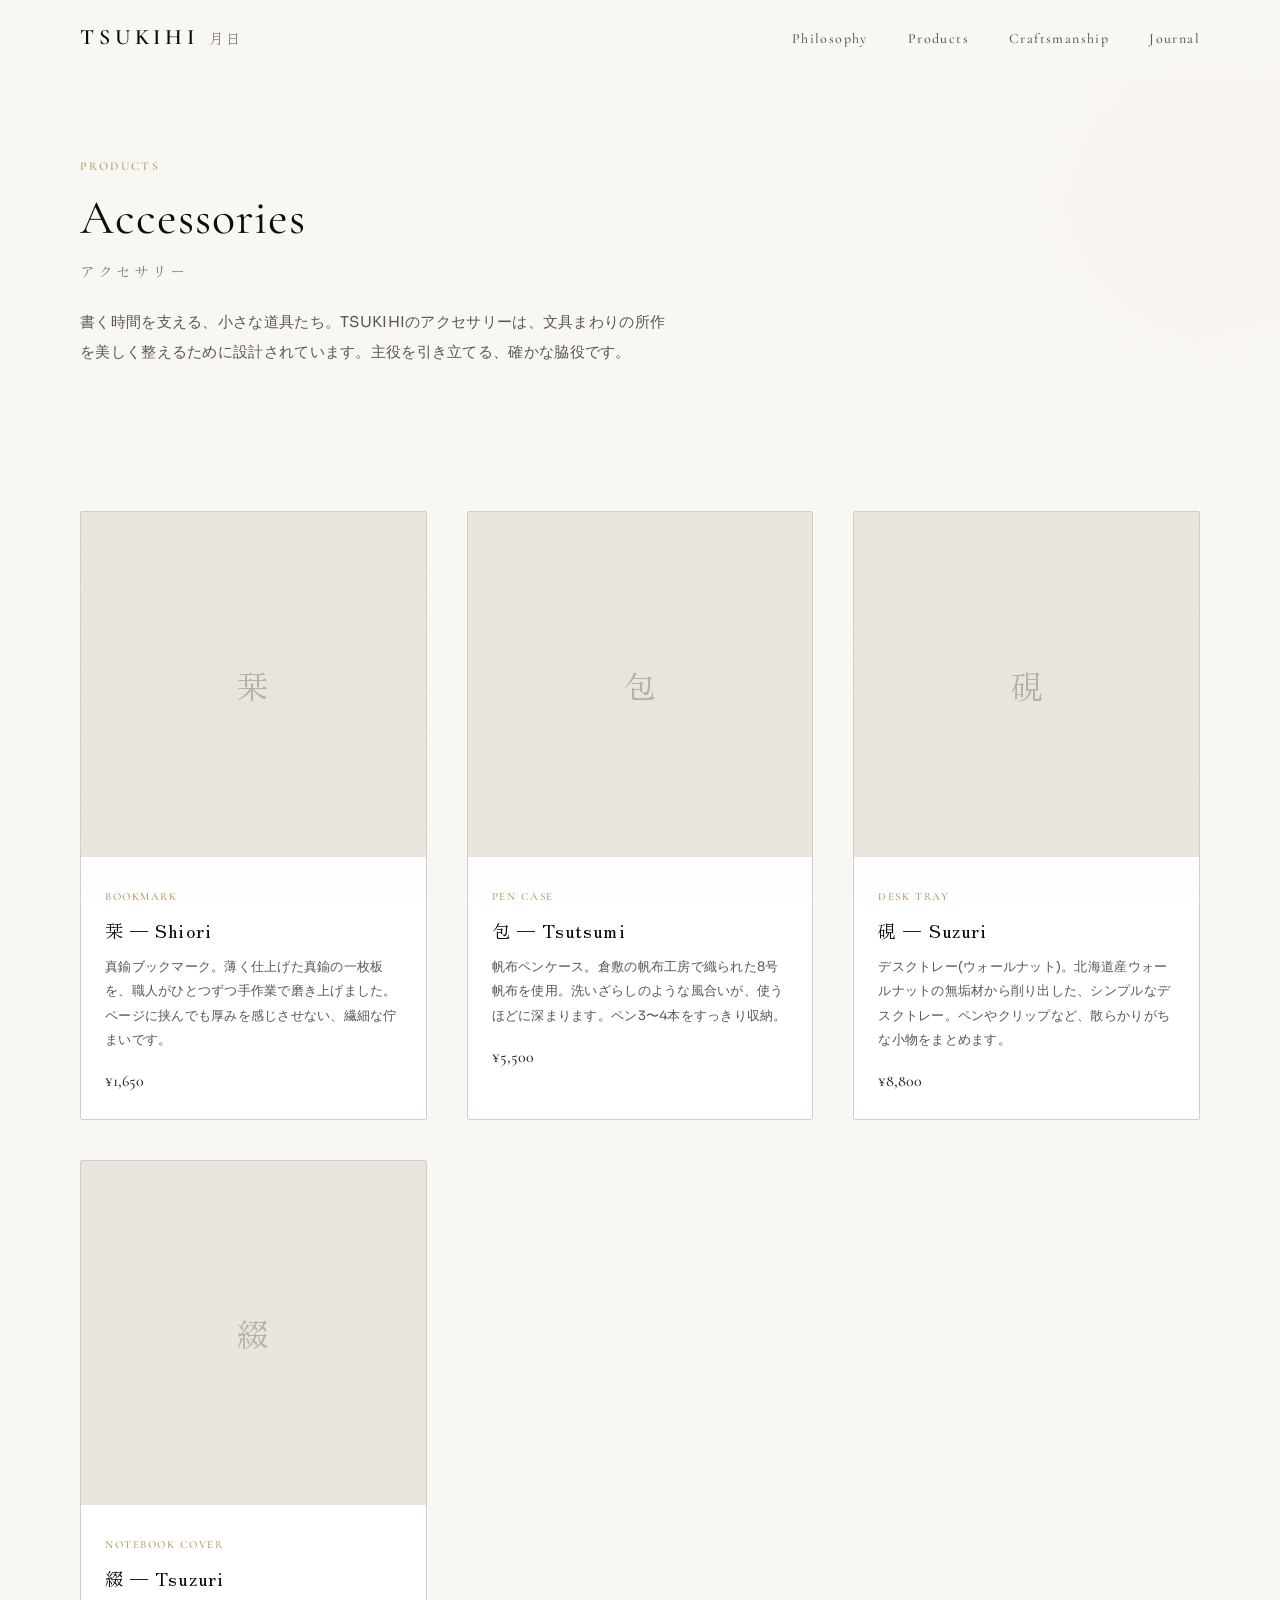
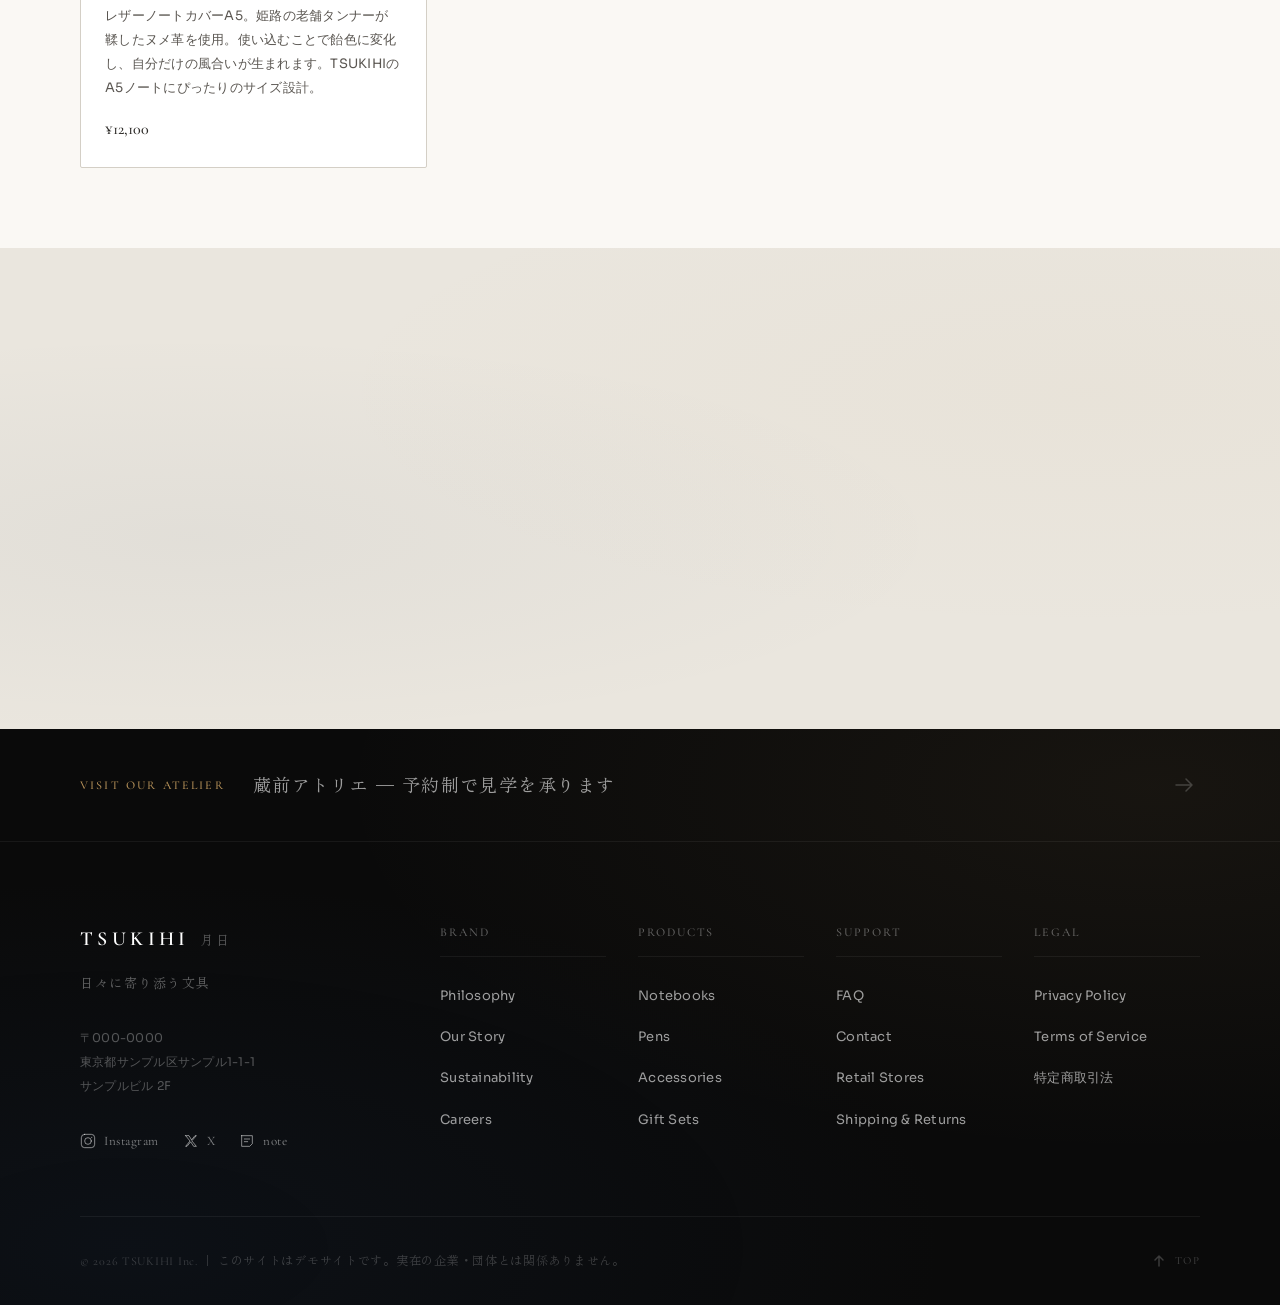
==== commit 003beea4: "Replace real phone numbers, addresses, emails, and names with dummy data Also add demo site notice t" ====
--- a/accessories.html
+++ b/accessories.html
@@ -4,6 +4,25 @@
   <meta charset="UTF-8">
   <meta name="viewport" content="width=device-width, initial-scale=1.0">
   <title>Accessories — TSUKIHI 月日</title>
+  <meta name="description" content="日々の筆記をより豊かにするアクセサリー。素材と仕上げにこだわった、TSUKIHIらしい小物たち。">
+
+  <!-- Open Graph -->
+  <meta property="og:type" content="website">
+  <meta property="og:title" content="Accessories — TSUKIHI 月日">
+  <meta property="og:description" content="日々の筆記をより豊かにするアクセサリー。素材と仕上げにこだわった、TSUKIHIらしい小物たち。">
+  <meta property="og:url" content="https://tsumita2929.github.io/tsukihi-lp/accessories.html">
+  <meta property="og:image" content="https://tsumita2929.github.io/tsukihi-lp/images/og-image.png">
+  <meta property="og:image:width" content="1200">
+  <meta property="og:image:height" content="630">
+  <meta property="og:site_name" content="TSUKIHI — 月日">
+  <meta property="og:locale" content="ja_JP">
+
+  <!-- Twitter Card -->
+  <meta name="twitter:card" content="summary_large_image">
+  <meta name="twitter:title" content="Accessories — TSUKIHI 月日">
+  <meta name="twitter:description" content="日々の筆記をより豊かにするアクセサリー。素材と仕上げにこだわった、TSUKIHIらしい小物たち。">
+  <meta name="twitter:image" content="https://tsumita2929.github.io/tsukihi-lp/images/og-image.png">
+
   <link rel="preconnect" href="https://fonts.googleapis.com">
   <link rel="preconnect" href="https://fonts.gstatic.com" crossorigin>
   <link href="https://fonts.googleapis.com/css2?family=Cormorant+Garamond:ital,wght@0,300;0,400;0,500;0,600;1,400&family=Sora:wght@300;400;500;600&family=Zen+Old+Mincho:wght@400;500;600&display=swap" rel="stylesheet">
@@ -121,9 +140,9 @@
           </div>
           <p class="footer__tagline">日々に寄り添う文具</p>
           <address class="footer__address">
-            〒111-0051<br>
-            東京都台東区蔵前4-20-12<br>
-            KURAMAE BLDG. 2F
+            〒000-0000<br>
+            東京都サンプル区サンプル1-1-1<br>
+            サンプルビル 2F
           </address>
           <div class="footer__social">
             <a href="#" class="footer__social-link">
@@ -188,7 +207,7 @@
         </nav>
       </div>
       <div class="footer__bottom">
-        <p class="footer__copyright">&copy; 2026 TSUKIHI Inc.</p>
+        <p class="footer__copyright">&copy; 2026 TSUKIHI Inc. ｜ このサイトはデモサイトです。実在の企業・団体とは関係ありません。</p>
         <button class="footer__totop" id="toTopBtn" aria-label="ページの先頭に戻る">
           <svg width="16" height="16" viewBox="0 0 16 16" fill="none" stroke="currentColor" stroke-width="1.5" stroke-linecap="round" stroke-linejoin="round">
             <path d="M8 13V3M4 7l4-4 4 4"/>
--- a/style.css
+++ b/style.css
@@ -209,12 +209,22 @@
   transform-origin: center;
 }
 
+.header__menu-btn.is-open span {
+  background: var(--ink);
+}
+
 .header__menu-btn.is-open span:first-child {
   transform: translateY(4px) rotate(45deg);
 }
 
 .header__menu-btn.is-open span:last-child {
   transform: translateY(-4px) rotate(-45deg);
+}
+
+/* Ensure menu button stays on top when menu is open */
+.header__menu-btn {
+  position: relative;
+  z-index: 112;
 }
 
 /* --- Hero --- */
@@ -1880,20 +1890,44 @@
     --header-h: 64px;
   }
 
+  /* Remove backdrop-filter containing block when menu is open */
+  .header.menu-open {
+    backdrop-filter: none;
+    -webkit-backdrop-filter: none;
+    background: transparent;
+    border-bottom-color: transparent;
+  }
+
   .header__nav {
     position: fixed;
-    inset: 0;
-    background: rgba(250, 248, 244, 0.97);
-    backdrop-filter: blur(24px);
-    -webkit-backdrop-filter: blur(24px);
+    top: 0;
+    left: 0;
+    width: 100vw;
+    height: 100vh;
+    height: 100dvh;
+    background: var(--cream);
     display: flex;
     flex-direction: column;
     align-items: center;
     justify-content: center;
     opacity: 0;
     pointer-events: none;
-    transition: opacity 0.5s var(--ease-out);
+    transition: opacity 0.4s var(--ease-out);
     z-index: 105;
+  }
+
+  /* Decorative line on menu overlay */
+  .header__nav::before {
+    content: '';
+    position: absolute;
+    top: 50%;
+    left: 50%;
+    transform: translate(-50%, -50%);
+    width: 1px;
+    height: 120px;
+    background: linear-gradient(180deg, transparent, var(--sand), transparent);
+    opacity: 0;
+    transition: opacity 0.6s var(--ease-out) 0.2s;
   }
 
   .header__nav.is-open {
@@ -1901,15 +1935,71 @@
     pointer-events: auto;
   }
 
+  .header__nav.is-open::before {
+    opacity: 1;
+  }
+
   .header__nav-list {
     flex-direction: column;
-    gap: 36px;
+    gap: 0;
     text-align: center;
-  }
+    position: relative;
+    z-index: 1;
+  }
+
+  .header__nav-list li {
+    opacity: 0;
+    transform: translateY(16px);
+    transition: opacity 0.4s var(--ease-out), transform 0.4s var(--ease-out);
+  }
+
+  .header__nav.is-open .header__nav-list li {
+    opacity: 1;
+    transform: translateY(0);
+  }
+
+  .header__nav.is-open .header__nav-list li:nth-child(1) { transition-delay: 0.08s; }
+  .header__nav.is-open .header__nav-list li:nth-child(2) { transition-delay: 0.14s; }
+  .header__nav.is-open .header__nav-list li:nth-child(3) { transition-delay: 0.20s; }
+  .header__nav.is-open .header__nav-list li:nth-child(4) { transition-delay: 0.26s; }
 
   .header__nav-list a {
-    font-size: 1.375rem;
-    letter-spacing: 0.14em;
+    font-family: var(--font-display);
+    font-size: 1.625rem;
+    font-weight: 400;
+    letter-spacing: 0.18em;
+    color: var(--ink);
+    display: block;
+    padding: 20px 0;
+    position: relative;
+  }
+
+  .header__nav-list a::before {
+    content: '';
+    position: absolute;
+    bottom: 0;
+    left: 50%;
+    transform: translateX(-50%);
+    width: 24px;
+    height: 1px;
+    background: var(--sand);
+  }
+
+  .header__nav-list li:last-child a::before {
+    display: none;
+  }
+
+  .header__nav-list a::after {
+    bottom: -2px;
+    left: 50%;
+    transform: translateX(-50%);
+    width: 0;
+  }
+
+  .header__nav-list a:hover::after {
+    width: 48px;
+    left: 50%;
+    transform: translateX(-50%);
   }
 
   .header__menu-btn {
@@ -2028,6 +2118,12 @@
 
   .hero__title-en {
     font-size: clamp(2rem, 9vw, 3.5rem);
+  }
+
+  /* Smaller menu font on mobile */
+  .header__nav-list a {
+    font-size: 1.375rem;
+    padding: 18px 0;
   }
 
   .philosophy__lead::before {
